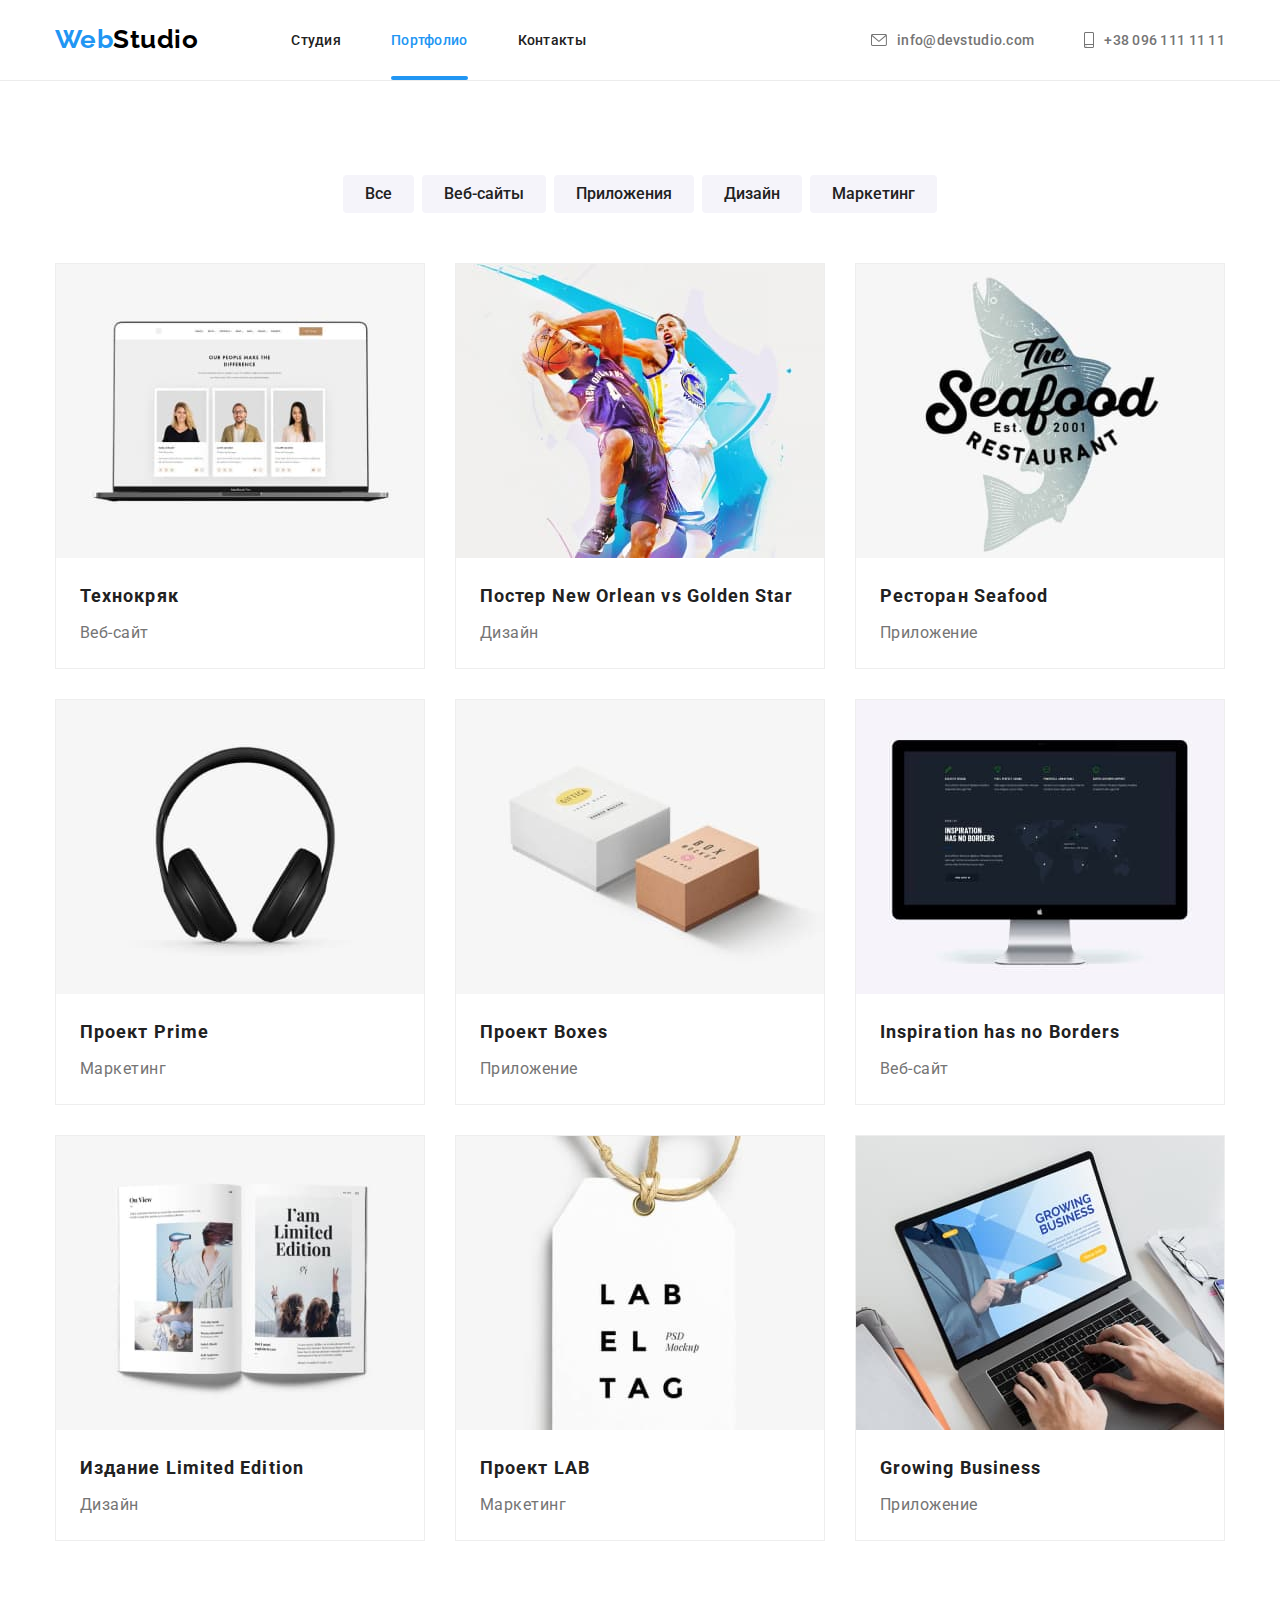
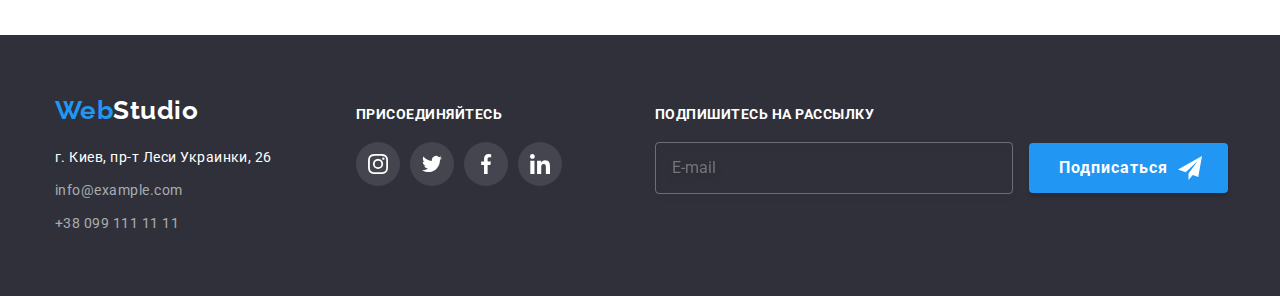
==== portfolio.html @ 8f43348a "копирует дз6" ====
<!DOCTYPE html>
<html lang="ru">
<head>
    <meta charset="UTF-8">
    <meta name="viewport" content="width=device-width, initial-scale=1.0">
    <title>Портфолио</title>
    <link rel="stylesheet" href="https://cdnjs.cloudflare.com/ajax/libs/modern-normalize/1.0.0/modern-normalize.min.css">
    <link rel="preconnect" href="https://fonts.gstatic.com">
    <link href="https://fonts.googleapis.com/css2?family=Raleway:wght@700&family=Roboto:wght@400;500;700;900&display=swap" rel="stylesheet">
    <link rel="stylesheet" href="./css/styles.css">
</head>
<body>
    <header class="header">
        <div class="container">
        <nav class="navigation">
            <a class="logotype" href="/"><span class="web">Web</span>Studio</a>
            <ul class="navigation-list">
                <li class="navigation-list-item">
                    <a class="navigation-list-link" href="./index.html">Студия</a>
                </li>
                <li class="navigation-list-item"> 
                    <a class="navigation-list-link current" href="#">Портфолио</a>
                </li>
                <li class="navigation-list-item">
                    <a class="navigation-list-link" href="#">Контакты</a>
                </li>
            </ul>
        </nav>
        <address class="address">
            <ul class="address-link">
                <li class="address-link-item">
                    <a class="address-list-link" href="mailto:info@devstudio.com">
                        <svg class="icon-envelope">
                            <use href="./images/icon/sprite.svg#icon-envelope"></use>
                        </svg> info@devstudio.com</a>
                </li>
                <li class="address-link-item">
                    <a class="address-list-link" href="tel:+380961111111">
                        <svg class="icon-smartphone">
                            <use href="./images/icon/sprite.svg#icon-smartphone"></use>
                        </svg> +38 096 111 11 11</a>
                </li>
            </ul>
        </address>
        </div>
    </header>
    <main>
        <section class="portfolio">
            <div class="container">
            <h1 hidden>Портфолио</h1>
            <ul class="portfolio-list">
                <li class="portfolio-list-item">
                    <button class="filter-btn" type="button">Все</button>
                </li>
                <li class="portfolio-list-item">
                    <button class="filter-btn" type="button">Веб-сайты</button>
                </li>
                <li class="portfolio-list-item">
                    <button class="filter-btn" type="button">Приложения</button>
                </li>
                <li class="portfolio-list-item">
                    <button class="filter-btn" type="button">Дизайн</button>
                </li>
                <li class="portfolio-list-item">
                    <button class="filter-btn" type="button">Маркетинг</button>
                </li>
            </ul> 
            <ul class="cards">
                <li class="cards-list">
                    <a class="cards-list-link" href="">
                        <div class="cards-img-wrapper">
                        <img class="cards-img" src="./images/portfolio/technokryak.jpg" 
                        alt="экран ноутбука" width="370" height="294">
                        <p class="overlay">Технокряк это современная площадка распространения коронавируса. Компании используют эту платформу для цифрового шпионажа и атак на защищённые сервера конкурентов.</p>
                        </div>
                        <div class="text">
                        <h2 class="title-card">Технокряк</h2> 
                        <p class="subtitle-card">Веб-сайт</p>
                        </div>
                    </a>
                </li>
                <li class="cards-list">
                    <a class="cards-list-link" href="">
                        <div class="cards-img-wrapper">
                        <img class="cards-img" src="./images/portfolio/poster.jpg" 
                        alt="два баскетболиста" width="370" height="294">
                        <p class="overlay">Технокряк это современная площадка распространения коронавируса. Компании используют эту платформу для цифрового шпионажа и атак на защищённые сервера конкурентов.</p>
                        </div>
                        <div class="text">
                        <h2 class="title-card">Постер <span lang="en"></span>New Orlean vs Golden Star</span></h2> 
                        <p class="subtitle-card">Дизайн</p>
                        </div>
                    </a>
                </li>
                <li class="cards-list">
                    <a class="cards-list-link" href="">
                        <div class="cards-img-wrapper">
                        <img class="cards-img" src="./images/portfolio/restoran.jpg" 
                        alt="эмблема ресторана" width="370" height="294">
                        <p class="overlay">Технокряк это современная площадка распространения коронавируса. Компании используют эту платформу
                            для цифрового шпионажа и атак на защищённые сервера конкурентов.</p>
                        </div>
                        <div class="text">
                        <h2 class="title-card">Ресторан <span lang="en">Seafood</span></h2> 
                        <p class="subtitle-card">Приложение</p>
                        </div>
                    </a>
                </li>
                <li class="cards-list">
                    <a class="cards-list-link" href="">
                        <div class="cards-img-wrapper">
                        <img class="cards-img" src="./images/portfolio/proekt-prime.jpg" 
                        alt="наушники" width="370" height="294">
                        <p class="overlay">Технокряк это современная площадка распространения коронавируса. Компании используют эту платформу
                            для цифрового шпионажа и атак на защищённые сервера конкурентов.</p>
                        </div>
                        <div class="text">
                        <h2 class="title-card">Проект <span lang="en">Prime</span></h2> 
                        <p class="subtitle-card">Маркетинг</p>
                        </div>
                    </a>
                </li>
                <li class="cards-list">
                    <a class="cards-list-link" href="">
                        <div class="cards-img-wrapper">
                        <img class="cards-img" src="./images/portfolio/proekt-boxes.jpg" 
                        alt="две коробочки" width="370" height="294">
                        <p class="overlay">Технокряк это современная площадка распространения коронавируса. Компании используют эту платформу
                            для цифрового шпионажа и атак на защищённые сервера конкурентов.</p>
                        </div>
                        <div class="text">
                        <h2 class="title-card">Проект <span lang="en">Boxes</span></h2> 
                        <p class="subtitle-card">Приложение</p>     
                        </div>
                    </a>
                </li>
                <li class="cards-list">
                    <a class="cards-list-link" href="">
                        <div class="cards-img-wrapper">
                        <img class="cards-img" src="./images/portfolio/ispiration.jpg" 
                        alt="экран монитора" width="370" height="294">
                        <p class="overlay">Технокряк это современная площадка распространения коронавируса. Компании используют эту платформу
                            для цифрового шпионажа и атак на защищённые сервера конкурентов.</p>
                        </div>
                        <div class="text">
                        <h2 class="title-card" lang="en">Inspiration has no Borders</h2> 
                        <p class="subtitle-card">Веб-сайт</p>
                        </div>
                    </a>
                </li>
                <li class="cards-list">
                    <a class="cards-list-link" href="">
                        <div class="cards-img-wrapper">
                        <img class="cards-img" src="./images/portfolio/izdanie-limited-edition.jpg" 
                        alt="разворот журнала" width="370" height="294">
                        <p class="overlay">Технокряк это современная площадка распространения коронавируса. Компании используют эту платформу
                            для цифрового шпионажа и атак на защищённые сервера конкурентов.</p>
                        </div>
                        <div class="text">
                        <h2 class="title-card">Издание <span lang="en">Limited Edition</span></h2> 
                        <p class="subtitle-card">Дизайн</p>
                        </div>
                    </a>
                </li>
                <li class="cards-list">
                    <a class="cards-list-link" href="">
                        <div class="cards-img-wrapper">
                        <img class="cards-img" src="./images/portfolio/proekt-lab.jpg" 
                        alt="бирка" width="370" height="294">
                        <p class="overlay">Технокряк это современная площадка распространения коронавируса. Компании используют эту платформу
                            для цифрового шпионажа и атак на защищённые сервера конкурентов.</p>
                        </div>
                        <div class="text">
                        <h2 class="title-card">Проект <span lang="en">LAB</span></h2> 
                        <p class="subtitle-card">Маркетинг</p>
                        </div>
                    </a>
                </li>
                <li class="cards-list">
                    <a class="cards-list-link" href="">
                        <div class="cards-img-wrapper">
                        <img class="cards-img" src="./images/portfolio/growing-business.jpg" 
                        alt="ноутбук" width="370" height="294">
                        <p class="overlay">Технокряк это современная площадка распространения коронавируса. Компании используют эту платформу
                            для цифрового шпионажа и атак на защищённые сервера конкурентов.</p>
                        </div>
                        <div class="text">
                        <h2 class="title-card" lang="en">Growing Business</h2> 
                        <p class="subtitle-card">Приложение</p>
                        </div>
                    </a> 
                </li>
            </ul>
            </div>
        </section>
    </main>
    <footer>
        <div class="container footer">
            <div class="footer-address">
                <a class="logotype footer-logo" href="/"><span class="web">Web</span><span class="studio">Studio</span></a>
                <ul class="footer-address-list">
                    <li class="footer-address-item">
                        <a class="footer-address-link" href="https://goo.gl/maps/tAQsHYisjX12qwub9">г. Киев, пр-т Леси
                            Украинки, 26</a>
                    </li>
                    <li class="footer-address-item mail">
                        <a class="footer-mail-link" href="mailto:info@example.com">info@example.com</a>
                    </li>
                    <li class="footer-address-item">
                        <a class="footer-tel-link" href="tel:+380991111111">+38 099 111 11 11</a>
                    </li>
                </ul>
            </div>
    
            <div class="footer-social-links">
                <p class="join">присоединяйтесь</p>
                <ul class="social-list">
                    <li class="social-list-item">
                        <a href="" class="social-list-link footer-link">
                            <svg class="social-list-icon">
                                <use href="./images/icon/sprite.svg#icon-instagram"></use>
                            </svg>
                        </a>
                    </li>
                    <li class="social-list-item">
                        <a href="" class="social-list-link footer-link">
                            <svg class="social-list-icon">
                                <use href="./images/icon/sprite.svg#icon-twitter"></use>
                            </svg>
                        </a>
                    </li>
                    <li class="social-list-item">
                        <a href="" class="social-list-link footer-link">
                            <svg class="social-list-icon">
                                <use href="./images/icon/sprite.svg#icon-facebook"></use>
                            </svg>
                        </a>
                    </li>
                    <li class="social-list-item">
                        <a href="" class="social-list-link footer-link">
                            <svg class="social-list-icon">
                                <use href="./images/icon/sprite.svg#icon-linkedin"></use>
                            </svg>
                        </a>
                    </li>
                </ul>
            </div>

            <div class="subscription">
                <p class="subscription-title">Подпишитесь на рассылку</p>
                <form action="#" class="subscription-form">
                    <input type="email" name="mail" id="mail" placeholder="E-mail" class="subscription-input">
                    <button type="submit" class="send-btn">Подписаться
                        <svg class="send">
                            <use href="./images/icon/sprite.svg#send"></use>
                        </svg>
                    </button>
                </form>
            </div>
            
        </div>
    </footer>
    </body>
    </html>
---- css/styles.css ----
:root {
  --text-font: "Roboto", sans-serif;
  --logo-font: "Raleway", sans-serif;
  --main-text-color: #757575;
  --title-text-color: #212121;
  --accent-color: #2196f3;
  --main-bg-color: #ffffff;
  --accent-bg-color: #f5f4fa;
  --header-bg-color: #2f303a;
  --link-color: #afb1b8;
}
.container {
  width: 1200px;
  margin-left: auto;
  margin-right: auto;
  padding-left: 15px;
  padding-right: 15px;
}

body {
  font-family: var(--text-font);
  color: var(--main-text-color);
  letter-spacing: 0.03em;
}

img {
  display: block;
}

.address,
.footer-address-list {
  font-style: normal;
}

a {
  text-decoration: none;
}

ul {
  padding: 0;
  margin: 0;
  list-style-type: none;
}

.visually-hidden {
  position: absolute !important;
  clip: rect(1px 1px 1px 1px); /* IE6, IE7 */
  clip: rect(1px, 1px, 1px, 1px);
  padding: 0 !important;
  border: 0 !important;
  height: 1px !important;
  width: 1px !important;
  overflow: hidden;
}

/* ========== COMPONENTS ========== */

.hero,
footer {
  background-color: var(--header-bg-color);
}

.header,
.advantages,
.doing,
.portfolio {
  background-color: var(--main-bg-color);
}

.team {
  background-color: var(--accent-bg-color);
}

.logotype {
  font-family: var(--logo-font);
  font-weight: 700;
  font-size: 26px;
  line-height: 1.192;
  color: #000000;
}
.web {
  color: var(--accent-color);
}

.studio {
  color: #ffffff;
}

.social-list {
  display: flex;
  margin: 0 auto;
  justify-content: center;
  align-content: center;
}

.social-list-link {
  display: flex;
  justify-content: center;
  align-items: center;
  width: 44px;
  height: 44px;
  background-color: var(--main-bg-color);
  fill: var(--link-color);
  border-radius: 50%;
  transition: background-color 250ms cubic-bezier(0.4, 0, 0.2, 1);
}

.social-list-item:not(:last-child) {
  margin-right: 10px;
}

.social-list-link:hover,
.social-list-link:focus {
  background-color: var(--accent-color);
}

.social-list-icon {
  width: 20px;
  height: 20px;
  transition: fill 250ms cubic-bezier(0.4, 0, 0.2, 1);
}

.social-list-link:hover .social-list-icon,
.social-list-link:focus .social-list-icon {
  fill: var(--main-bg-color);
}

/* ========== END COMPONENTS ========== */

/* ========== HEADER ========== */

.header .container {
  display: flex;
  align-items: center;
}

.header {
  border-bottom: 1px solid #ececec;
  align-items: center;
}

.navigation {
  display: flex;
  align-items: center;
}

.navigation-list {
  display: flex;
}

.address-link {
  display: flex;
}

.icon-envelope {
  width: 16px;
  height: 12px;
  fill: var(--main-text-color);
  margin-right: 10px;
  transition: fill 250ms cubic-bezier(0.4, 0, 0.2, 1);
}

.icon-smartphone {
  width: 10px;
  height: 16px;
  fill: var(--main-text-color);
  margin-right: 10px;
  transition: fill 250ms cubic-bezier(0.4, 0, 0.2, 1);
}

.navigation-list-link,
.address-list-link {
  padding-top: 32px;
  padding-bottom: 32px;
}

.address-link-item {
  display: flex;
  align-items: center;
}

.address-link-item:not(:last-child) {
  margin-right: 50px;
}

.address {
  margin-left: auto;
}

.logotype {
  margin-right: 93px;
  padding-top: 24px;
  padding-bottom: 25px;
}

.navigation-list-item:not(:last-child) {
  margin-right: 50px;
}

.navigation-list-link {
  font-weight: 500;
  font-size: 14px;
  line-height: 1.143;
  letter-spacing: 0.02em;
  color: var(--title-text-color);
  transition: color 250ms cubic-bezier(0.4, 0, 0.2, 1);
}

.navigation-list-link:hover,
.navigation-list-link:focus {
  color: var(--accent-color);
  cursor: pointer;
}

.navigation-list-link.current {
  color: var(--accent-color);
  position: relative;
}

.navigation-list-link.current::after {
  content: "";
  position: absolute;
  left: 0;
  bottom: 0;
  border-bottom: 4px solid var(--accent-color);
  border-radius: 2px;
  width: 100%;
}

.address-list-link {
  display: flex;
  font-weight: 500;
  font-size: 14px;
  line-height: 1.143;
  letter-spacing: 0.02em;
  color: var(--main-text-color);
  align-items: center;
  transition: color 250ms cubic-bezier(0.4, 0, 0.2, 1);
}

.address-list-link:hover,
.address-list-link:focus {
  color: var(--accent-color);
  cursor: pointer;
}

.address-list-link:hover .icon-envelope,
.address-list-link:focus .icon-envelope {
  fill: var(--accent-color);
  cursor: pointer;
}

.address-list-link:hover .icon-smartphone,
.address-list-link:focus .icon-smartphone {
  fill: var(--accent-color);
  cursor: pointer;
}

/* ========== END HEADER ========== */

/* ========== HERO ========== */
.hero {
  max-width: 1600px;
  margin: 0 auto;
  padding-top: 200px;
  padding-bottom: 200px;
  text-align: center;

  background-image: linear-gradient(
      to right,
      rgba(47, 48, 58, 0.4),
      rgba(47, 48, 58, 0.4)
    ),
    url(../images/hero/hero-img.jpg);
  background-size: cover;
  background-repeat: no-repeat;
  background-position: center;
}

.hero-title {
  margin-top: 0;
  margin-bottom: 30px;
  width: 696px;
  font-weight: 900;
  font-size: 44px;
  line-height: 1.364;
  letter-spacing: 0.06em;
  text-transform: uppercase;
  color: #ffffff;
  text-align: center;
  margin-left: auto;
  margin-right: auto;
}

.service-btn {
  display: inline-block;
  min-width: 200px;
  height: 50px;
  padding: 10px 32px;
  border-radius: 4px;
  font-weight: 700;
  font-size: 16px;
  line-height: 1.875;
  letter-spacing: 0.06em;
  background-color: var(--accent-color);
  color: #ffffff;
  border: none;
}

.service-btn:hover,
.service-btn:focus {
  cursor: pointer;
}
/* ========== END HERO ========== */

/* ========== ADVANTAGES ========== */

.advantages {
  padding-top: 94px;
  padding-bottom: 94px;
}

.advantages-list {
  display: flex;
}

.icon-box {
  display: flex;
  justify-content: center;
  align-items: center;
  height: 120px;
  background-color: var(--accent-bg-color);
}

.advantages-icon {
  width: 70px;
  height: 70px;
}

.advantages-list-item {
  width: 270px;
}

.advantages-list-item:not(:last-child) {
  margin-right: 30px;
}

.advantages-list-name {
  margin-top: 30px;
  margin-bottom: 10px;
  color: var(--title-text-color);
  font-weight: 700;
  font-size: 14px;
  line-height: 1.143;
  text-align: left;
  text-transform: uppercase;
}

.advantages-list-description {
  height: 75px;
  margin-top: 0;
  margin-bottom: 0;
  font-weight: 400;
  font-size: 14px;
  line-height: 1.714;
  text-align: left;
}

/* ========== END ADVANTAGES ========== */

/* ========== DOING ========== */

.doing {
  padding-bottom: 94px;
}

.title-doing {
  margin-top: 0;
  margin-bottom: 50px;
  color: var(--title-text-color);
  font-weight: 700;
  font-size: 36px;
  line-height: 1.167;
  text-align: center;
}

.doing-list {
  display: flex;
}

.doing-list {
  margin-left: -15px;
  margin-right: -15px;
}

.doing-list-item {
  margin-left: 15px;
  margin-right: 15px;
  position: relative;
}

.description-doing {
  margin: 0;
  padding: 0;
  font-weight: 700;
  font-size: 14px;
  line-height: 1.143;
  text-align: center;
  letter-spacing: 0.03em;
  text-transform: uppercase;
  font-family: var(--text-font);
  color: var(--main-bg-color);

  position: absolute;
  background-color: rgba(47, 48, 58, 0.8);
  bottom: 0;
  left: 0;
  width: 100%;
  padding-top: 27px;
  padding-bottom: 27px;
}
/* ========== END DOING ========== */

/* ========== TEAM ========== */

.team {
  padding-top: 94px;
  padding-bottom: 94px;
}

.team-title {
  margin-top: 0;
  margin-bottom: 50px;
  color: var(--title-text-color);
  font-weight: 700;
  font-size: 36px;
  line-height: 1.167;
  text-align: center;
}

.team-list {
  display: flex;
  margin-top: 0;
  margin-bottom: 0;
}

.team-list-item {
  width: 270px;
  box-shadow: 0px 1px 3px rgba(0, 0, 0, 0.12), 0px 1px 1px rgba(0, 0, 0, 0.14),
    0px 2px 1px rgba(0, 0, 0, 0.2);
  border-radius: 0px 0px 4px 4px;
}

.team-list-img {
  border-radius: 0px;
}

.team-list-item:not(:last-child) {
  margin-right: 30px;
}

.team-card {
  background-color: var(--main-bg-color);
  padding-top: 30px;
  padding-bottom: 16px;
  padding-left: 32px;
  padding-right: 32px;
}

.team-name {
  color: var(--title-text-color);
  font-weight: 500;
  font-size: 16px;
  line-height: 1.188;
  text-align: center;
  margin-top: 0;
  margin-bottom: 10px;
}

.team-position {
  font-weight: 400;
  font-size: 16px;
  line-height: 1.188;
  text-align: center;
  margin-top: 0;
  margin-bottom: 16px;
}

/* ========== END TEAM ========== */

/* ======= REGULAR CUSTOMERS ====== */

.customers {
  padding-top: 94px;
  padding-bottom: 94px;
}

.customer-title {
  margin-top: 0;
  margin-bottom: 50px;
  color: var(--title-text-color);
  font-weight: 700;
  font-size: 36px;
  line-height: 1.167;
  text-align: center;
}

.customers-list {
  display: flex;
  align-items: center;
  justify-content: center;
  margin-left: auto;
  margin-right: auto;
}

.customers-list-item {
  width: 170px;
  height: 90px;
}

.customers-list-link {
  display: flex;
  width: 100%;
  height: 100%;
  border: 1px solid var(--link-color);
  border-radius: 4px;
  align-items: center;
  margin-left: auto;
  margin-right: auto;
  justify-content: center;
  transition: border-color 250ms cubic-bezier(0.4, 0, 0.2, 1);
}

.customer-list-icon {
  transition: fill 250ms cubic-bezier(0.4, 0, 0.2, 1);
}

.customers-list-item:not(:last-child) {
  margin-right: 30px;
}

.logo-1 {
  fill: var(--link-color);
  width: 44px;
  height: 49px;
}

.logo-2 {
  fill: var(--link-color);
  width: 40px;
  height: 52px;
}

.logo-3 {
  fill: var(--link-color);
  width: 41px;
  height: 43px;
}

.logo-4 {
  fill: var(--link-color);
  width: 80px;
  height: 42px;
}

.logo-5 {
  fill: var(--link-color);
  width: 59px;
  height: 47px;
}

.logo-6 {
  fill: var(--link-color);
  width: 88px;
  height: 45px;
}

.customers-list-link:hover,
.customers-list-link:focus {
  border-color: var(--accent-color);
}

.customers-list-link:hover .customer-list-icon,
.customers-list-link:focus .customer-list-icon {
  fill: var(--accent-color);
}

/* ======= END REGULAR CUSTOMERS ====== */

/* ========== FOOTER ========== */

footer {
  padding-top: 60px;
  padding-bottom: 60px;
}
.container.footer {
  display: flex;
  align-items: baseline;
}
.footer-logo {
  padding: 0;
  margin: 0;
}

.footer-address-item.mail {
  margin-top: 9px;
  margin-bottom: 9px;
}

.footer-address-list {
  width: 231px;
  margin-right: 0;
  margin-top: 20px;
}

.footer-address-link {
  font-weight: 400;
  font-size: 14px;
  line-height: 1.714;
  color: #ffffff;
}

.footer-mail-link,
.footer-tel-link {
  font-weight: 400;
  font-size: 14px;
  line-height: 1.714;
  color: rgba(255, 255, 255, 0.6);
}

.footer-address {
  margin-right: 70px;
}

.footer-social-links {
  display: flex;
  flex-wrap: wrap;
  width: 206px;
  align-items: baseline;
  margin-right: 93px;
}

.join,
.subscription-title {
  margin-top: 0;
  margin-bottom: 20px;
  color: var(--main-bg-color);
  font-weight: 700;
  font-size: 14px;
  line-height: 1.143;
  /* text-align: center; */
  text-transform: uppercase;
}

.footer-link {
  background-color: rgba(255, 255, 255, 0.1);
  fill: var(--main-bg-color);
  border-radius: 50%;
}

.subscription {
  display: block;
  min-width: 580px;
}

.subscription-input {
  display: inline-flex;
  align-items: center;
  width: 358px;
  padding-top: 15px;
  padding-bottom: 15px;
  padding-left: 16px;
  margin-right: 12px;
  background-color: inherit;
  color: #ffffff;
  font-weight: 400;
  font-size: 16px;
  line-height: 1.25;
  border: 1px solid rgba(255, 255, 255, 0.3);
  filter: drop-shadow(0px 4px 4px rgba(0, 0, 0, 0.15));
  border-radius: 4px;
}

.send-btn {
  display: inline-block;
  position: relative;
  align-items: center;
  margin: 0 auto;
  padding: 10px 60px 10px 30px;
  background: var(--accent-color);
  box-shadow: 0px 4px 4px rgba(0, 0, 0, 0.15);
  border-radius: 4px;
  border: none;
  font-weight: 700;
  font-size: 16px;
  line-height: 1.875;
  letter-spacing: 0.06em;
  color: #ffffff;
}

.send {
  position: absolute;
  top: 25%;
  width: 24px;
  height: 24px;
  fill: #ffffff;
  margin-left: 10px;
}

/* ========== END FOOTER ========== */

/* ========== PORTFOLIO BUTTON ========== */

.portfolio {
  padding-top: 94px;
  padding-bottom: 94px;
}
.portfolio-list {
  display: flex;
  margin-bottom: 50px;
  justify-content: center;
  margin-left: auto;
  margin-right: auto;
}

.portfolio-list-item:not(:last-child) {
  margin-right: 8px;
}

.filter-btn {
  padding: 6px 22px;
  border-radius: 4px;
  font-weight: 500;
  font-size: 16px;
  line-height: 1.625;
  text-align: center;
  border: none;
  color: var(--title-text-color);
  background-color: var(--accent-bg-color);
  transition: color 250ms cubic-bezier(0.4, 0, 0.2, 1),
    background-color 250ms cubic-bezier(0.4, 0, 0.2, 1),
    box-shadow 250ms cubic-bezier(0.4, 0, 0.2, 1);
}

.filter-btn:hover,
.filter-btn:focus {
  background-color: var(--accent-color);
  color: #ffffff;
  cursor: pointer;
  box-shadow: 0px 3px 1px rgba(0, 0, 0, 0.1), 0px 1px 2px rgba(0, 0, 0, 0.08),
    0px 2px 2px rgba(0, 0, 0, 0.12);
  border-radius: 4px;
}

/* ========== END PORTFOLIO BUTTON ========== */

/* ========== CARDS ========== */

.cards {
  display: flex;
  flex-wrap: wrap;
}

.cards-list {
  /* width: calc((100%-60px) / 3); */
  width: 370px;
  border: 1px solid #eeeeee;
  margin-right: 30px;
}

.cards-list:hover {
  display: block;
  box-shadow: 0px 1px 1px rgba(0, 0, 0, 0.12), 0px 4px 4px rgba(0, 0, 0, 0.06),
    1px 4px 6px rgba(0, 0, 0, 0.16);
}

.cards-list:nth-child(3n) {
  margin-right: 0;
}

.cards-list:not(:nth-last-child(-n + 3)) {
  margin-bottom: 30px;
}

.cards-img-wrapper,
.cards-list {
  position: relative;
  overflow: hidden;
}

.overlay {
  margin: 0;
  padding: 63px 24px;
  font-family: var(--text-font);
  font-weight: 400;
  font-size: 18px;
  line-height: 1.556;
  letter-spacing: 0.03em;
  color: #ffffff;

  position: absolute;
  left: 0;
  top: 0;
  width: 100%;
  height: 100%;
  background: rgba(33, 150, 243, 0.9);
  transform: translateY(100%);
  transition: transform 250ms cubic-bezier(0.4, 0, 0.2, 1);
}

.cards-list-link:hover .overlay,
.cards-list-link:focus .overlay {
  transform: translateY(0);
}

.text {
  margin: 0;
  padding: 20px 24px;
}

.title-card {
  margin: 0;
  padding: 0;
  height: 36px;
  font-weight: 700;
  font-size: 18px;
  line-height: 2;
  margin-bottom: 4px;
  letter-spacing: 0.06em;
  color: var(--title-text-color);
}

.subtitle-card {
  margin: 0;
  font-weight: 400;
  font-size: 16px;
  line-height: 1.875;
  color: var(--main-text-color);
}
/* ========== END CARDS ========== */

/* ======== MODAL WINDOW ======== */

.is-hidden {
  visibility: hidden;
  opacity: 0;
  pointer-events: none;
}

.backdrop {
  position: fixed;
  top: 0;
  left: 0;
  width: 100%;
  height: 100%;
  background-color: rgba(0, 0, 0, 0.2);
  transition: all 250ms cubic-bezier(0.4, 0, 0.2, 1);
}

.modal {
  position: absolute;
  top: 50%;
  left: 50%;
  transform: translate(-50%, -50%);
  width: 528px;
  height: 581px;
  padding: 40px;
  background-color: #ffffff;
  box-shadow: 0px 1px 3px rgba(0, 0, 0, 0.12), 0px 1px 1px rgba(0, 0, 0, 0.14),
    0px 2px 1px rgba(0, 0, 0, 0.2);
  border-radius: 4px;
}

.message {
  margin: 0;
  margin-bottom: 2px;
  padding: 0;
  font-weight: 700;
  font-size: 20px;
  line-height: 1.15;
  text-align: center;
  color: var(--title-text-color);
}

.modal-close-btn {
  position: absolute;
  top: 8px;
  right: 8px;
  width: 30px;
  height: 30px;
  background: transparent;
  border: 1px solid rgba(0, 0, 0, 0.1);
  border-radius: 50%;
  cursor: pointer;
}

.close-btn {
  position: absolute;
  width: 18px;
  height: 18px;
  top: 50%;
  left: 50%;
  transform: translate(-50%, -50%);
}

.modal-close-btn:hover,
.modal-close-btn:focus {
  outline: none;
}

.close-btn:hover,
.close-btn:focus {
  fill: var(--accent-color);
}

.modal-form {
  display: flex;
  flex-direction: column;
}

.modal-form-input-label {
  margin-top: 10px;
  margin-bottom: 4px;
  font-size: 12px;
  line-height: 1.67;
  letter-spacing: 0.01em;
}

.modal-form-input-wrapper {
  display: block;
  position: relative;
}

.modal-form-input {
  display: block;
  width: 100%;
  height: 40px;
  border: 1px solid rgba(33, 33, 33, 0.2);
  border-radius: 4px;
  padding-left: 42px;
  transition: border-color 250ms cubic-bezier(0.4, 0, 0.2, 1);
}

.modal-form-input:focus + .modal-form-icon {
  fill: var(--accent-color);
}

.modal-form-input:focus {
  outline: none;
  border-color: var(--accent-color);
}

.modal-form-icon {
  position: absolute;
  top: 50%;
  left: 12px;
  transform: translateY(-50%);
  display: block;
  width: 18px;
  height: 18px;
  fill: var(--title-text-color);
  transition: fill 250ms cubic-bezier(0.4, 0, 0.2, 1);
}

.modal-form-message {
  display: block;
  width: 100%;
  height: 120px;
  padding: 12px 16px;
  border: 1px solid rgba(33, 33, 33, 0.2);
  border-radius: 4px;
  font-size: 14px;
  line-height: 1.143;
  letter-spacing: 0.01em;
  resize: none;
  transition: border-color 250ms cubic-bezier(0.4, 0, 0.2, 1);
}

.modal-form-message:focus {
  outline: none;
  border-color: var(--accent-color);
}

.modal-form-message::placeholder {
  color: rgba(117, 117, 117, 0.5);
}

.modal-form-label-policy::before {
  display: inline-block;
  width: 16px;
  height: 15px;
  outline: 1px solid var(--title-text-color);
  content: "";
  margin-right: 8px;
}

.modal-form-check-policy:checked + .modal-form-label-policy::before {
  background-color: var(--accent-color);
  background-image: url("../images/icon/check.svg");
}

.modal-form-check-policy:focus + .modal-form-label-policy::before {
  /* outline: 1px solid var(--accent-color); */
}

.modal-form-label-policy {
  display: flex;
  align-items: center;
  flex-wrap: wrap;
  margin-top: 20px;
  margin-bottom: 30px;
  font-weight: 400;
  font-size: 14px;
  line-height: 1.714;
  text-decoration: var(--accent-color);
}

.link {
  margin-left: 5px;
  text-decoration: underline;
}

.modal-form-btn {
  min-width: 200px;
  border: none;
  padding: 10px 55px;
  font-weight: 700;
  font-size: 16px;
  line-height: 1.875;
  letter-spacing: 0.06em;
  background: var(--accent-color);
  color: #ffffff;
  box-shadow: 0px 4px 4px rgba(0, 0, 0, 0.15);
  border-radius: 4px;
  cursor: pointer;
  transition: background-color 250ms cubic-bezier(0.4, 0, 0.2, 1);
  align-self: center;
}

.modal-form-btn:hover,
.modal-form-btn:focus {
  background-color: #188ce8;
  outline: none;
}

/* ======= END MODAL WINDOW ======= */
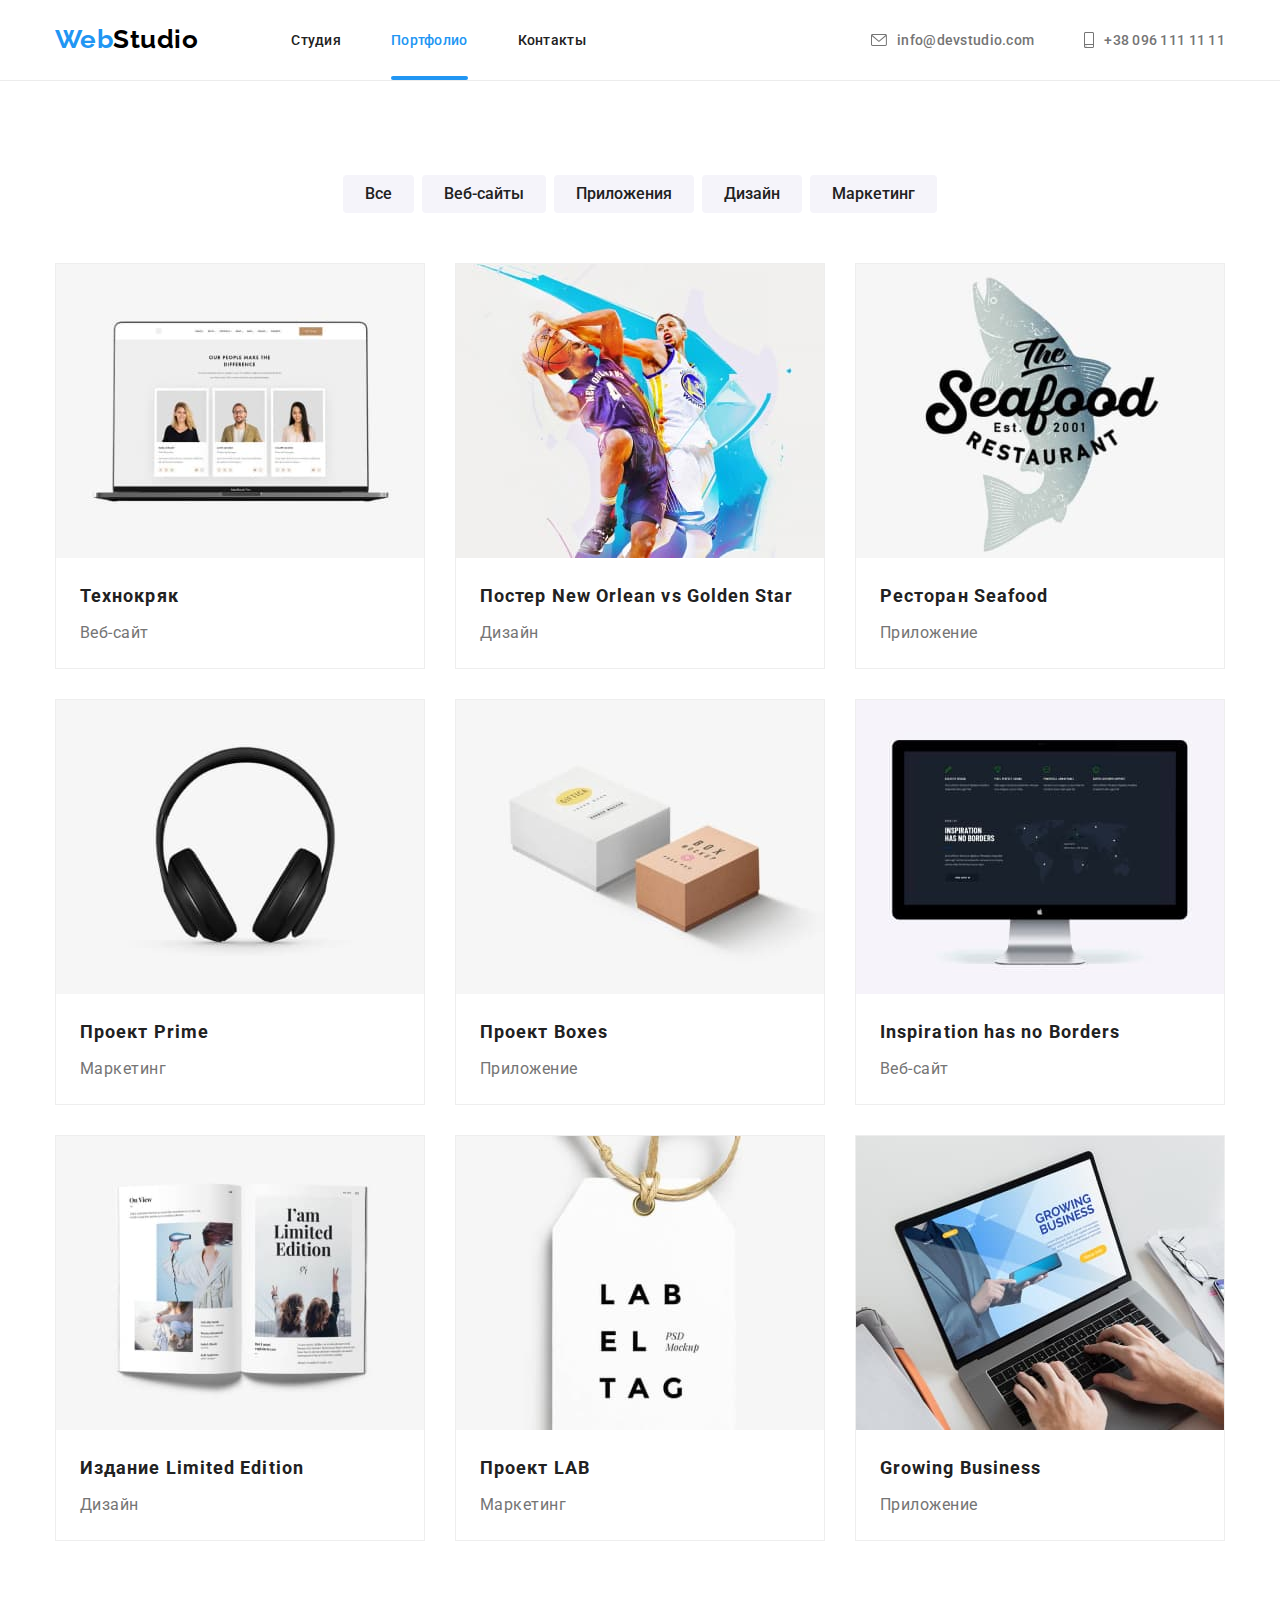
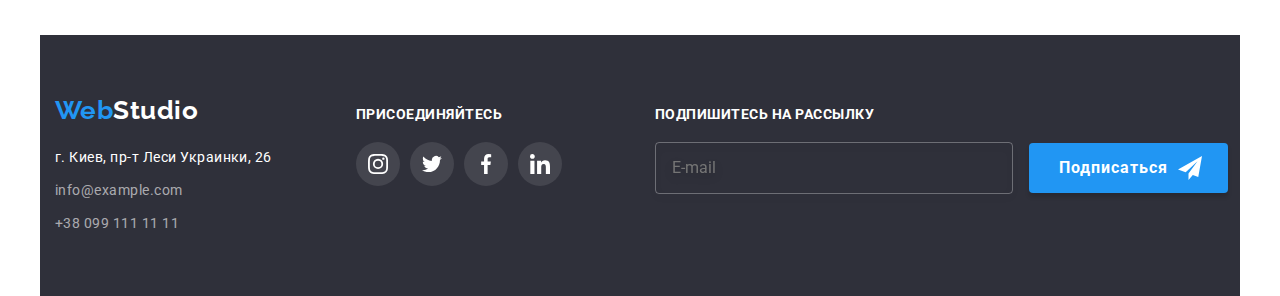
==== commit 19e47a12: "изменяет название классов по БЭМ" ====
--- a/portfolio.html
+++ b/portfolio.html
@@ -7,7 +7,7 @@
     <link rel="stylesheet" href="https://cdnjs.cloudflare.com/ajax/libs/modern-normalize/1.0.0/modern-normalize.min.css">
     <link rel="preconnect" href="https://fonts.gstatic.com">
     <link href="https://fonts.googleapis.com/css2?family=Raleway:wght@700&family=Roboto:wght@400;500;700;900&display=swap" rel="stylesheet">
-    <link rel="stylesheet" href="./css/styles.css">
+    <link rel="stylesheet" href="./css/portfolio.min.css">
 </head>
 <body>
     <header class="header">
@@ -15,14 +15,14 @@
         <nav class="navigation">
             <a class="logotype" href="/"><span class="web">Web</span>Studio</a>
             <ul class="navigation-list">
-                <li class="navigation-list-item">
-                    <a class="navigation-list-link" href="./index.html">Студия</a>
-                </li>
-                <li class="navigation-list-item"> 
-                    <a class="navigation-list-link current" href="#">Портфолио</a>
-                </li>
-                <li class="navigation-list-item">
-                    <a class="navigation-list-link" href="#">Контакты</a>
+                <li class="navigation-list__item">
+                    <a class="navigation-list__link" href="./index.html">Студия</a>
+                </li>
+                <li class="navigation-list__item"> 
+                    <a class="navigation-list__link current" href="#">Портфолио</a>
+                </li>
+                <li class="navigation-list__item">
+                    <a class="navigation-list__link" href="#">Контакты</a>
                 </li>
             </ul>
         </nav>
@@ -87,7 +87,7 @@
                         <p class="overlay">Технокряк это современная площадка распространения коронавируса. Компании используют эту платформу для цифрового шпионажа и атак на защищённые сервера конкурентов.</p>
                         </div>
                         <div class="text">
-                        <h2 class="title-card">Постер <span lang="en"></span>New Orlean vs Golden Star</span></h2> 
+                        <h2 class="title-card">Постер <span lang="en">New Orlean vs Golden Star</span></h2> 
                         <p class="subtitle-card">Дизайн</p>
                         </div>
                     </a>
--- a/css/portfolio.min.css
+++ b/css/portfolio.min.css
@@ -0,0 +1,2 @@
+:root{--text-font: "Roboto", sans-serif;--logo-font: "Raleway", sans-serif;--main-text-color: #757575;--title-text-color: #212121;--accent-color: #2196f3;--main-bg-color: #ffffff;--accent-bg-color: #f5f4fa;--header-bg-color: #2f303a;--link-color: #afb1b8}.hero,.footer{background-color:var(--header-bg-color)}.header,.advantages,.doing,.portfolio{background-color:var(--main-bg-color)}.team{background-color:var(--accent-bg-color)}.visually-hidden{position:absolute !important;clip:rect(1px 1px 1px 1px);clip:rect(1px, 1px, 1px, 1px);padding:0 !important;border:0 !important;height:1px !important;width:1px !important;overflow:hidden}.social-list-link,.navigation,.address-link-item,.address-list-link{display:flex;align-items:center}.cards,.footer-social-links{display:flex;flex-wrap:wrap}.portfolio-list{margin-left:auto;margin-right:auto}body{font-family:var(--text-font);color:var(--main-text-color);letter-spacing:0.03em}img{display:block}.address,.footer-address-list{font-style:normal}a{text-decoration:none}ul{padding:0;margin:0;list-style-type:none}.container{margin-left:auto;margin-right:auto;width:1200px;padding-left:15px;padding-right:15px}.header .container{display:flex;align-items:center}.container .footer{display:flex;align-items:baseline}.logotype{font-family:var(--logo-font);font-weight:700;font-size:26px;line-height:1.192;color:#000000}.web{color:var(--accent-color)}.studio{color:#ffffff}.social-list{display:flex;margin:0 auto;justify-content:center;align-content:center}.social-list-link{justify-content:center;width:44px;height:44px;background-color:var(--main-bg-color);fill:var(--link-color);border-radius:50%;transition:background-color 250ms cubic-bezier(0.4, 0, 0.2, 1)}.social-list-link:hover,.social-list-link:focus{background-color:var(--accent-color)}.social-list-link:hover .social-list-icon,.social-list-link:focus .social-list-icon{fill:var(--main-bg-color)}.social-list-item:not(:last-child){margin-right:10px}.social-list-icon{width:20px;height:20px;transition:fill 250ms cubic-bezier(0.4, 0, 0.2, 1)}.header{border-bottom:1px solid #ececec;align-items:center}.navigation-list,.address-link{display:flex}.icon-envelope{width:16px;height:12px;fill:var(--main-text-color);margin-right:10px;transition:fill 250ms cubic-bezier(0.4, 0, 0.2, 1)}.icon-smartphone{width:10px;height:16px;fill:var(--main-text-color);margin-right:10px;transition:fill 250ms cubic-bezier(0.4, 0, 0.2, 1)}.navigation-list__link,.address-list-link{padding-top:32px;padding-bottom:32px}.address-link-item:not(:last-child){margin-right:50px}.address{margin-left:auto}.logotype{margin-right:93px;padding-top:24px;padding-bottom:25px}.navigation-list__item:not(:last-child){margin-right:50px}.navigation-list__link{font-weight:500;font-size:14px;line-height:1.143;letter-spacing:0.02em;color:var(--title-text-color);transition:color 250ms cubic-bezier(0.4, 0, 0.2, 1)}.navigation-list__link:hover,.navigation-list__link:focus{color:var(--accent-color);cursor:pointer}.navigation-list__link.current{color:var(--accent-color);position:relative}.navigation-list__link.current::after{content:"";position:absolute;left:0;bottom:0;border-bottom:4px solid var(--accent-color);border-radius:2px;width:100%}.address-list-link{font-weight:500;font-size:14px;line-height:1.143;letter-spacing:0.02em;color:var(--main-text-color);transition:color 250ms cubic-bezier(0.4, 0, 0.2, 1)}.address-list-link:hover,.address-list-link:focus{color:var(--accent-color);cursor:pointer}.address-list-link:hover .icon-envelope,.address-list-link:focus .icon-envelope{fill:var(--accent-color);cursor:pointer}.address-list-link:hover .icon-smartphone,.address-list-link:focus .icon-smartphone{fill:var(--accent-color);cursor:pointer}.portfolio{padding-top:94px;padding-bottom:94px}.portfolio-list{display:flex;margin-bottom:50px;justify-content:center}.portfolio-list-item:not(:last-child){margin-right:8px}.filter-btn{padding:6px 22px;border-radius:4px;font-weight:500;font-size:16px;line-height:1.625;text-align:center;border:none;color:var(--title-text-color);background-color:var(--accent-bg-color);transition:color 250ms cubic-bezier(0.4, 0, 0.2, 1),background-color 250ms cubic-bezier(0.4, 0, 0.2, 1),box-shadow 250ms cubic-bezier(0.4, 0, 0.2, 1)}.filter-btn:hover,.filter-btn:focus{background-color:var(--accent-color);color:#ffffff;cursor:pointer;box-shadow:0px 3px 1px rgba(0,0,0,0.1),0px 1px 2px rgba(0,0,0,0.08),0px 2px 2px rgba(0,0,0,0.12);border-radius:4px}.cards-list{width:370px;border:1px solid #eeeeee;margin-right:30px}.cards-list:hover{display:block;box-shadow:0px 1px 1px rgba(0,0,0,0.12),0px 4px 4px rgba(0,0,0,0.06),1px 4px 6px rgba(0,0,0,0.16)}.cards-list:nth-child(3n){margin-right:0}.cards-list:not(:nth-last-child(-n+3)){margin-bottom:30px}.cards-img-wrapper,.cards-list{position:relative;overflow:hidden}.overlay{margin:0;padding:63px 24px;font-family:var(--text-font);font-weight:400;font-size:18px;line-height:1.556;letter-spacing:0.03em;color:#ffffff;position:absolute;left:0;top:0;width:100%;height:100%;background:rgba(33,150,243,0.9);transform:translateY(100%);transition:transform 250ms cubic-bezier(0.4, 0, 0.2, 1)}.cards-list-link:hover .overlay,.cards-list-link:focus .overlay{transform:translateY(0)}.text{margin:0;padding:20px 24px}.title-card{margin:0;padding:0;height:36px;font-weight:700;font-size:18px;line-height:2;margin-bottom:4px;letter-spacing:0.06em;color:var(--title-text-color)}.subtitle-card{margin:0;font-weight:400;font-size:16px;line-height:1.875;color:var(--main-text-color)}.footer{padding-top:60px;padding-bottom:60px}.container.footer{display:flex;align-items:baseline}.footer-logo{padding:0;margin:0}.footer-address-item.mail{margin-top:9px;margin-bottom:9px}.footer-address-list{width:231px;margin-right:0;margin-top:20px}.footer-address-link{font-weight:400;font-size:14px;line-height:1.714;color:#ffffff}.footer-mail-link,.footer-tel-link{font-weight:400;font-size:14px;line-height:1.714;color:rgba(255,255,255,0.6)}.footer-address{margin-right:70px}.footer-social-links{width:206px;align-items:baseline;margin-right:93px}.join,.subscription-title{margin-top:0;margin-bottom:20px;color:var(--main-bg-color);font-weight:700;font-size:14px;line-height:1.143;text-transform:uppercase}.footer-link{background-color:rgba(255,255,255,0.1);fill:var(--main-bg-color);border-radius:50%}.subscription{display:block;min-width:580px}.subscription-input{display:inline-flex;align-items:center;width:358px;padding-top:15px;padding-bottom:15px;padding-left:16px;margin-right:12px;background-color:inherit;color:#ffffff;font-weight:400;font-size:16px;line-height:1.25;border:1px solid rgba(255,255,255,0.3);filter:drop-shadow(0px 4px 4px rgba(0,0,0,0.15));border-radius:4px}.send-btn{display:inline-block;position:relative;align-items:center;margin:0 auto;padding:10px 60px 10px 30px;background:var(--accent-color);box-shadow:0px 4px 4px rgba(0,0,0,0.15);border-radius:4px;border:none;font-weight:700;font-size:16px;line-height:1.875;letter-spacing:0.06em;color:#ffffff}.send{position:absolute;top:25%;width:24px;height:24px;fill:#ffffff;margin-left:10px}
+/*# sourceMappingURL=portfolio.min.css.map */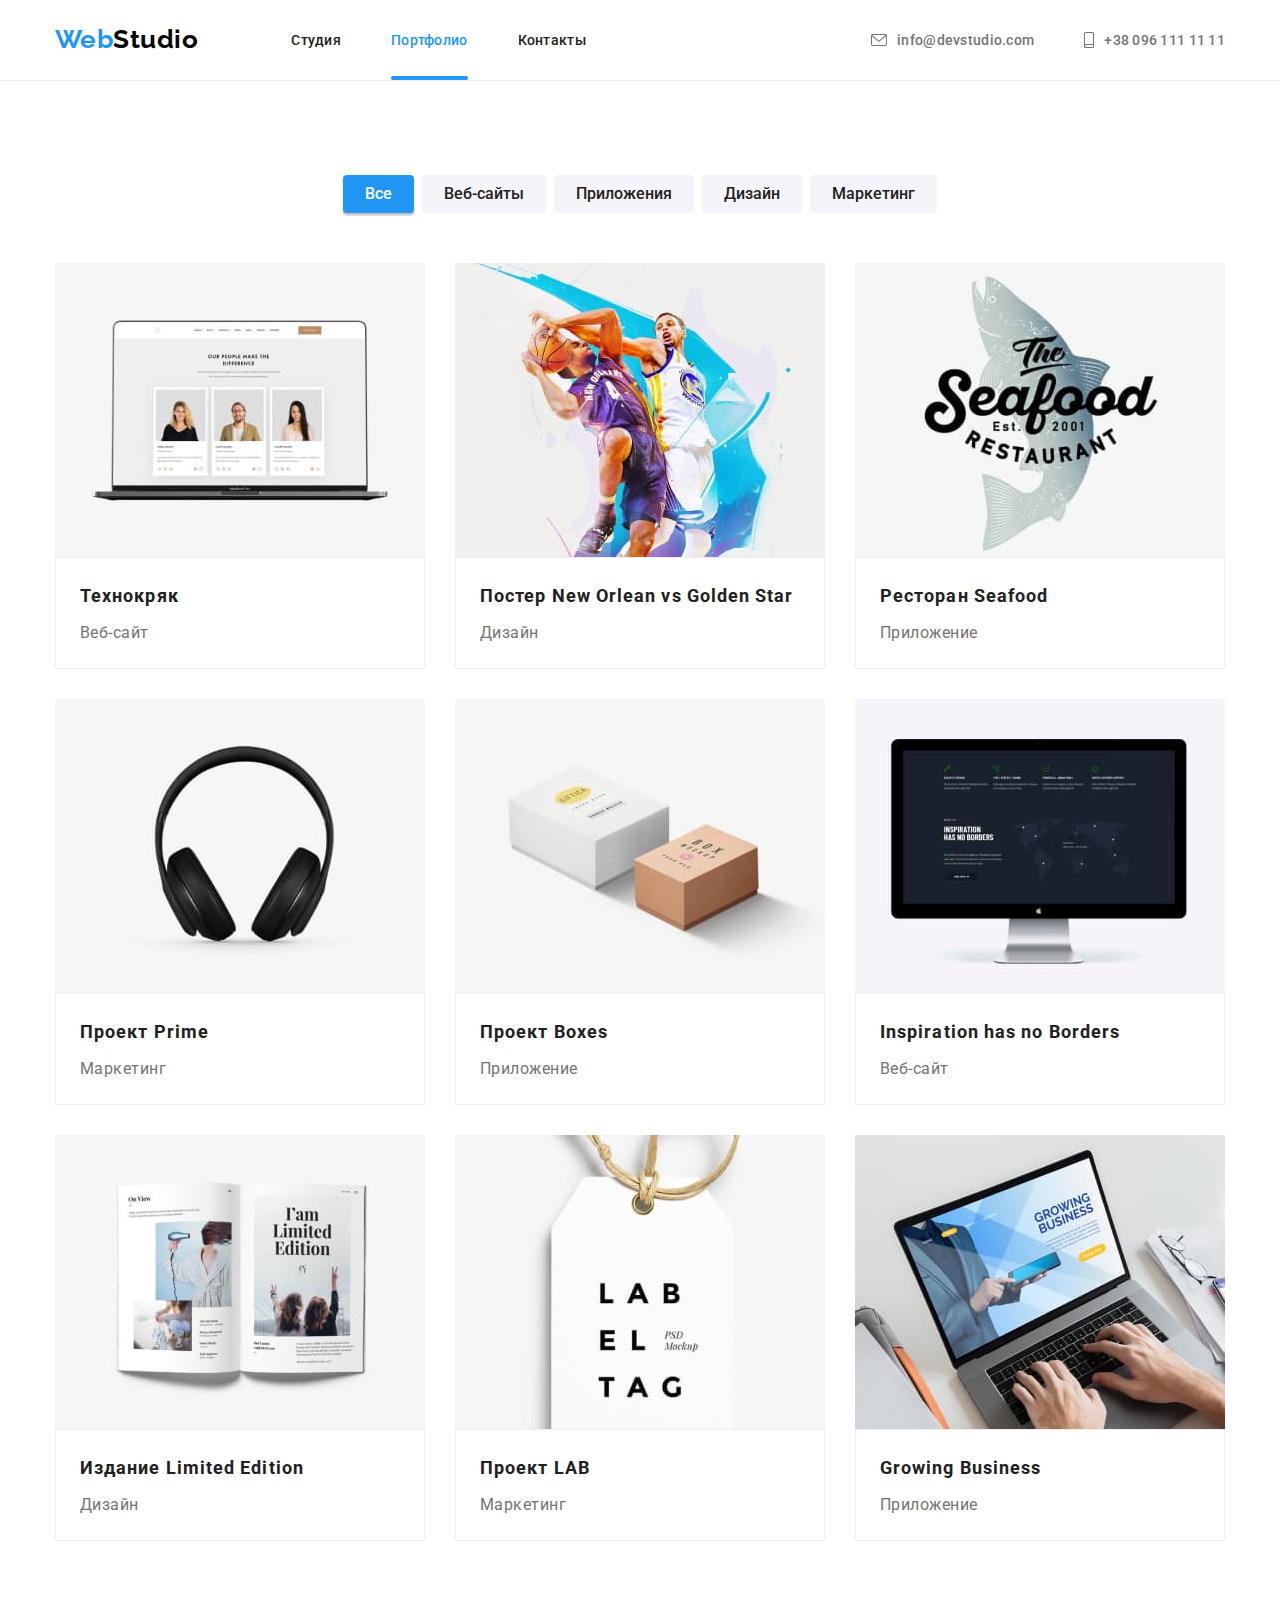
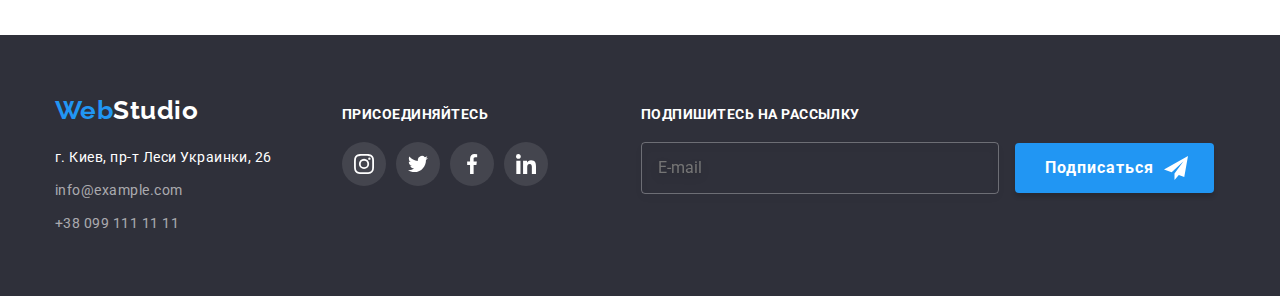
==== commit 6635b9a5: "добавляет исправления по дз" ====
--- a/portfolio.html
+++ b/portfolio.html
@@ -11,31 +11,31 @@
 </head>
 <body>
     <header class="header">
-        <div class="container">
+        <div class="container container_header">
         <nav class="navigation">
-            <a class="logotype" href="/"><span class="web">Web</span>Studio</a>
-            <ul class="navigation-list">
+            <a class="link logotype" href="/"><span class="logotype_web">Web</span>Studio</a>
+            <ul class="list navigation-list">
                 <li class="navigation-list__item">
-                    <a class="navigation-list__link" href="./index.html">Студия</a>
+                    <a class="link navigation-list__link" href="./index.html">Студия</a>
                 </li>
                 <li class="navigation-list__item"> 
-                    <a class="navigation-list__link current" href="#">Портфолио</a>
+                    <a class="link navigation-list__link current" href="#">Портфолио</a>
                 </li>
                 <li class="navigation-list__item">
-                    <a class="navigation-list__link" href="#">Контакты</a>
+                    <a class="link navigation-list__link" href="#">Контакты</a>
                 </li>
             </ul>
         </nav>
         <address class="address">
-            <ul class="address-link">
+            <ul class="list address-link">
                 <li class="address-link-item">
-                    <a class="address-list-link" href="mailto:info@devstudio.com">
+                    <a class="link address-list-link" href="mailto:info@devstudio.com">
                         <svg class="icon-envelope">
                             <use href="./images/icon/sprite.svg#icon-envelope"></use>
                         </svg> info@devstudio.com</a>
                 </li>
                 <li class="address-link-item">
-                    <a class="address-list-link" href="tel:+380961111111">
+                    <a class="link address-list-link" href="tel:+380961111111">
                         <svg class="icon-smartphone">
                             <use href="./images/icon/sprite.svg#icon-smartphone"></use>
                         </svg> +38 096 111 11 11</a>
@@ -48,9 +48,9 @@
         <section class="portfolio">
             <div class="container">
             <h1 hidden>Портфолио</h1>
-            <ul class="portfolio-list">
-                <li class="portfolio-list-item">
-                    <button class="filter-btn" type="button">Все</button>
+            <ul class="list portfolio-list">
+                <li class="portfolio-list-item">
+                    <button class="filter-btn filter-btn__all" type="button">Все</button>
                 </li>
                 <li class="portfolio-list-item">
                     <button class="filter-btn" type="button">Веб-сайты</button>
@@ -65,9 +65,9 @@
                     <button class="filter-btn" type="button">Маркетинг</button>
                 </li>
             </ul> 
-            <ul class="cards">
-                <li class="cards-list">
-                    <a class="cards-list-link" href="">
+            <ul class="list cards">
+                <li class="cards-list">
+                    <a class="link cards-list-link" href="">
                         <div class="cards-img-wrapper">
                         <img class="cards-img" src="./images/portfolio/technokryak.jpg" 
                         alt="экран ноутбука" width="370" height="294">
@@ -80,7 +80,7 @@
                     </a>
                 </li>
                 <li class="cards-list">
-                    <a class="cards-list-link" href="">
+                    <a class="link cards-list-link" href="">
                         <div class="cards-img-wrapper">
                         <img class="cards-img" src="./images/portfolio/poster.jpg" 
                         alt="два баскетболиста" width="370" height="294">
@@ -93,7 +93,7 @@
                     </a>
                 </li>
                 <li class="cards-list">
-                    <a class="cards-list-link" href="">
+                    <a class="link cards-list-link" href="">
                         <div class="cards-img-wrapper">
                         <img class="cards-img" src="./images/portfolio/restoran.jpg" 
                         alt="эмблема ресторана" width="370" height="294">
@@ -107,7 +107,7 @@
                     </a>
                 </li>
                 <li class="cards-list">
-                    <a class="cards-list-link" href="">
+                    <a class="link cards-list-link" href="">
                         <div class="cards-img-wrapper">
                         <img class="cards-img" src="./images/portfolio/proekt-prime.jpg" 
                         alt="наушники" width="370" height="294">
@@ -121,7 +121,7 @@
                     </a>
                 </li>
                 <li class="cards-list">
-                    <a class="cards-list-link" href="">
+                    <a class="link cards-list-link" href="">
                         <div class="cards-img-wrapper">
                         <img class="cards-img" src="./images/portfolio/proekt-boxes.jpg" 
                         alt="две коробочки" width="370" height="294">
@@ -135,7 +135,7 @@
                     </a>
                 </li>
                 <li class="cards-list">
-                    <a class="cards-list-link" href="">
+                    <a class="link cards-list-link" href="">
                         <div class="cards-img-wrapper">
                         <img class="cards-img" src="./images/portfolio/ispiration.jpg" 
                         alt="экран монитора" width="370" height="294">
@@ -149,7 +149,7 @@
                     </a>
                 </li>
                 <li class="cards-list">
-                    <a class="cards-list-link" href="">
+                    <a class="link cards-list-link" href="">
                         <div class="cards-img-wrapper">
                         <img class="cards-img" src="./images/portfolio/izdanie-limited-edition.jpg" 
                         alt="разворот журнала" width="370" height="294">
@@ -163,7 +163,7 @@
                     </a>
                 </li>
                 <li class="cards-list">
-                    <a class="cards-list-link" href="">
+                    <a class="link cards-list-link" href="">
                         <div class="cards-img-wrapper">
                         <img class="cards-img" src="./images/portfolio/proekt-lab.jpg" 
                         alt="бирка" width="370" height="294">
@@ -177,7 +177,7 @@
                     </a>
                 </li>
                 <li class="cards-list">
-                    <a class="cards-list-link" href="">
+                    <a class="link cards-list-link" href="">
                         <div class="cards-img-wrapper">
                         <img class="cards-img" src="./images/portfolio/growing-business.jpg" 
                         alt="ноутбук" width="370" height="294">
@@ -194,71 +194,73 @@
             </div>
         </section>
     </main>
-    <footer>
-        <div class="container footer">
-            <div class="footer-address">
-                <a class="logotype footer-logo" href="/"><span class="web">Web</span><span class="studio">Studio</span></a>
-                <ul class="footer-address-list">
-                    <li class="footer-address-item">
-                        <a class="footer-address-link" href="https://goo.gl/maps/tAQsHYisjX12qwub9">г. Киев, пр-т Леси
-                            Украинки, 26</a>
-                    </li>
-                    <li class="footer-address-item mail">
-                        <a class="footer-mail-link" href="mailto:info@example.com">info@example.com</a>
-                    </li>
-                    <li class="footer-address-item">
-                        <a class="footer-tel-link" href="tel:+380991111111">+38 099 111 11 11</a>
-                    </li>
-                </ul>
+        <footer class="footer">
+            <div class="container">
+                <div class="footer-section">
+                    <div class="footer-section__footer-address">
+                        <a class="link logotype footer-logo" href="/"><span class="logotype_web">Web</span><span
+                                class="logotype_studio">Studio</span></a>
+                        <ul class="list footer-address-list">
+                            <li class="footer-address-item">
+                                <a class="link footer-address-link" href="https://goo.gl/maps/tAQsHYisjX12qwub9">г. Киев, пр-т
+                                    Леси Украинки, 26</a>
+                            </li>
+                            <li class="footer-address-item mail">
+                                <a class="link footer-mail-link" href="mailto:info@example.com">info@example.com</a>
+                            </li>
+                            <li class="footer-address-item">
+                                <a class="link footer-tel-link" href="tel:+380991111111">+38 099 111 11 11</a>
+                            </li>
+                        </ul>
+                    </div>
+        
+                    <div class="footer-section__footer-social-links">
+                        <p class="join">присоединяйтесь</p>
+                        <ul class="list social-list">
+                            <li class="social-list-item">
+                                <a href="" class="link social-list-link footer-link">
+                                    <svg class="social-list-icon">
+                                        <use href="./images/icon/sprite.svg#icon-instagram"></use>
+                                    </svg>
+                                </a>
+                            </li>
+                            <li class="social-list-item">
+                                <a href="" class="link social-list-link footer-link">
+                                    <svg class="social-list-icon">
+                                        <use href="./images/icon/sprite.svg#icon-twitter"></use>
+                                    </svg>
+                                </a>
+                            </li>
+                            <li class="social-list-item">
+                                <a href="" class="link social-list-link footer-link">
+                                    <svg class="social-list-icon">
+                                        <use href="./images/icon/sprite.svg#icon-facebook"></use>
+                                    </svg>
+                                </a>
+                            </li>
+                            <li class="social-list-item">
+                                <a href="" class="link social-list-link footer-link">
+                                    <svg class="social-list-icon">
+                                        <use href="./images/icon/sprite.svg#icon-linkedin"></use>
+                                    </svg>
+                                </a>
+                            </li>
+                        </ul>
+                    </div>
+        
+                    <div class="footer-section__subscription">
+                        <p class="subscription-title">Подпишитесь на рассылку</p>
+                        <form action="#" class="subscription-form">
+                            <input type="email" name="mail" id="mail" placeholder="E-mail" class="subscription-input">
+                            <button type="submit" class="send-btn">Подписаться
+                                <svg class="send">
+                                    <use href="./images/icon/sprite.svg#send"></use>
+                                </svg>
+                            </button>
+                        </form>
+                    </div>
+                </div>
             </div>
-    
-            <div class="footer-social-links">
-                <p class="join">присоединяйтесь</p>
-                <ul class="social-list">
-                    <li class="social-list-item">
-                        <a href="" class="social-list-link footer-link">
-                            <svg class="social-list-icon">
-                                <use href="./images/icon/sprite.svg#icon-instagram"></use>
-                            </svg>
-                        </a>
-                    </li>
-                    <li class="social-list-item">
-                        <a href="" class="social-list-link footer-link">
-                            <svg class="social-list-icon">
-                                <use href="./images/icon/sprite.svg#icon-twitter"></use>
-                            </svg>
-                        </a>
-                    </li>
-                    <li class="social-list-item">
-                        <a href="" class="social-list-link footer-link">
-                            <svg class="social-list-icon">
-                                <use href="./images/icon/sprite.svg#icon-facebook"></use>
-                            </svg>
-                        </a>
-                    </li>
-                    <li class="social-list-item">
-                        <a href="" class="social-list-link footer-link">
-                            <svg class="social-list-icon">
-                                <use href="./images/icon/sprite.svg#icon-linkedin"></use>
-                            </svg>
-                        </a>
-                    </li>
-                </ul>
-            </div>
-
-            <div class="subscription">
-                <p class="subscription-title">Подпишитесь на рассылку</p>
-                <form action="#" class="subscription-form">
-                    <input type="email" name="mail" id="mail" placeholder="E-mail" class="subscription-input">
-                    <button type="submit" class="send-btn">Подписаться
-                        <svg class="send">
-                            <use href="./images/icon/sprite.svg#send"></use>
-                        </svg>
-                    </button>
-                </form>
-            </div>
-            
-        </div>
-    </footer>
+        </footer>
     </body>
     </html>  --- a/css/portfolio.min.css
+++ b/css/portfolio.min.css
@@ -1,2 +1,2 @@
-:root{--text-font: "Roboto", sans-serif;--logo-font: "Raleway", sans-serif;--main-text-color: #757575;--title-text-color: #212121;--accent-color: #2196f3;--main-bg-color: #ffffff;--accent-bg-color: #f5f4fa;--header-bg-color: #2f303a;--link-color: #afb1b8}.hero,.footer{background-color:var(--header-bg-color)}.header,.advantages,.doing,.portfolio{background-color:var(--main-bg-color)}.team{background-color:var(--accent-bg-color)}.visually-hidden{position:absolute !important;clip:rect(1px 1px 1px 1px);clip:rect(1px, 1px, 1px, 1px);padding:0 !important;border:0 !important;height:1px !important;width:1px !important;overflow:hidden}.social-list-link,.navigation,.address-link-item,.address-list-link{display:flex;align-items:center}.cards,.footer-social-links{display:flex;flex-wrap:wrap}.portfolio-list{margin-left:auto;margin-right:auto}body{font-family:var(--text-font);color:var(--main-text-color);letter-spacing:0.03em}img{display:block}.address,.footer-address-list{font-style:normal}a{text-decoration:none}ul{padding:0;margin:0;list-style-type:none}.container{margin-left:auto;margin-right:auto;width:1200px;padding-left:15px;padding-right:15px}.header .container{display:flex;align-items:center}.container .footer{display:flex;align-items:baseline}.logotype{font-family:var(--logo-font);font-weight:700;font-size:26px;line-height:1.192;color:#000000}.web{color:var(--accent-color)}.studio{color:#ffffff}.social-list{display:flex;margin:0 auto;justify-content:center;align-content:center}.social-list-link{justify-content:center;width:44px;height:44px;background-color:var(--main-bg-color);fill:var(--link-color);border-radius:50%;transition:background-color 250ms cubic-bezier(0.4, 0, 0.2, 1)}.social-list-link:hover,.social-list-link:focus{background-color:var(--accent-color)}.social-list-link:hover .social-list-icon,.social-list-link:focus .social-list-icon{fill:var(--main-bg-color)}.social-list-item:not(:last-child){margin-right:10px}.social-list-icon{width:20px;height:20px;transition:fill 250ms cubic-bezier(0.4, 0, 0.2, 1)}.header{border-bottom:1px solid #ececec;align-items:center}.navigation-list,.address-link{display:flex}.icon-envelope{width:16px;height:12px;fill:var(--main-text-color);margin-right:10px;transition:fill 250ms cubic-bezier(0.4, 0, 0.2, 1)}.icon-smartphone{width:10px;height:16px;fill:var(--main-text-color);margin-right:10px;transition:fill 250ms cubic-bezier(0.4, 0, 0.2, 1)}.navigation-list__link,.address-list-link{padding-top:32px;padding-bottom:32px}.address-link-item:not(:last-child){margin-right:50px}.address{margin-left:auto}.logotype{margin-right:93px;padding-top:24px;padding-bottom:25px}.navigation-list__item:not(:last-child){margin-right:50px}.navigation-list__link{font-weight:500;font-size:14px;line-height:1.143;letter-spacing:0.02em;color:var(--title-text-color);transition:color 250ms cubic-bezier(0.4, 0, 0.2, 1)}.navigation-list__link:hover,.navigation-list__link:focus{color:var(--accent-color);cursor:pointer}.navigation-list__link.current{color:var(--accent-color);position:relative}.navigation-list__link.current::after{content:"";position:absolute;left:0;bottom:0;border-bottom:4px solid var(--accent-color);border-radius:2px;width:100%}.address-list-link{font-weight:500;font-size:14px;line-height:1.143;letter-spacing:0.02em;color:var(--main-text-color);transition:color 250ms cubic-bezier(0.4, 0, 0.2, 1)}.address-list-link:hover,.address-list-link:focus{color:var(--accent-color);cursor:pointer}.address-list-link:hover .icon-envelope,.address-list-link:focus .icon-envelope{fill:var(--accent-color);cursor:pointer}.address-list-link:hover .icon-smartphone,.address-list-link:focus .icon-smartphone{fill:var(--accent-color);cursor:pointer}.portfolio{padding-top:94px;padding-bottom:94px}.portfolio-list{display:flex;margin-bottom:50px;justify-content:center}.portfolio-list-item:not(:last-child){margin-right:8px}.filter-btn{padding:6px 22px;border-radius:4px;font-weight:500;font-size:16px;line-height:1.625;text-align:center;border:none;color:var(--title-text-color);background-color:var(--accent-bg-color);transition:color 250ms cubic-bezier(0.4, 0, 0.2, 1),background-color 250ms cubic-bezier(0.4, 0, 0.2, 1),box-shadow 250ms cubic-bezier(0.4, 0, 0.2, 1)}.filter-btn:hover,.filter-btn:focus{background-color:var(--accent-color);color:#ffffff;cursor:pointer;box-shadow:0px 3px 1px rgba(0,0,0,0.1),0px 1px 2px rgba(0,0,0,0.08),0px 2px 2px rgba(0,0,0,0.12);border-radius:4px}.cards-list{width:370px;border:1px solid #eeeeee;margin-right:30px}.cards-list:hover{display:block;box-shadow:0px 1px 1px rgba(0,0,0,0.12),0px 4px 4px rgba(0,0,0,0.06),1px 4px 6px rgba(0,0,0,0.16)}.cards-list:nth-child(3n){margin-right:0}.cards-list:not(:nth-last-child(-n+3)){margin-bottom:30px}.cards-img-wrapper,.cards-list{position:relative;overflow:hidden}.overlay{margin:0;padding:63px 24px;font-family:var(--text-font);font-weight:400;font-size:18px;line-height:1.556;letter-spacing:0.03em;color:#ffffff;position:absolute;left:0;top:0;width:100%;height:100%;background:rgba(33,150,243,0.9);transform:translateY(100%);transition:transform 250ms cubic-bezier(0.4, 0, 0.2, 1)}.cards-list-link:hover .overlay,.cards-list-link:focus .overlay{transform:translateY(0)}.text{margin:0;padding:20px 24px}.title-card{margin:0;padding:0;height:36px;font-weight:700;font-size:18px;line-height:2;margin-bottom:4px;letter-spacing:0.06em;color:var(--title-text-color)}.subtitle-card{margin:0;font-weight:400;font-size:16px;line-height:1.875;color:var(--main-text-color)}.footer{padding-top:60px;padding-bottom:60px}.container.footer{display:flex;align-items:baseline}.footer-logo{padding:0;margin:0}.footer-address-item.mail{margin-top:9px;margin-bottom:9px}.footer-address-list{width:231px;margin-right:0;margin-top:20px}.footer-address-link{font-weight:400;font-size:14px;line-height:1.714;color:#ffffff}.footer-mail-link,.footer-tel-link{font-weight:400;font-size:14px;line-height:1.714;color:rgba(255,255,255,0.6)}.footer-address{margin-right:70px}.footer-social-links{width:206px;align-items:baseline;margin-right:93px}.join,.subscription-title{margin-top:0;margin-bottom:20px;color:var(--main-bg-color);font-weight:700;font-size:14px;line-height:1.143;text-transform:uppercase}.footer-link{background-color:rgba(255,255,255,0.1);fill:var(--main-bg-color);border-radius:50%}.subscription{display:block;min-width:580px}.subscription-input{display:inline-flex;align-items:center;width:358px;padding-top:15px;padding-bottom:15px;padding-left:16px;margin-right:12px;background-color:inherit;color:#ffffff;font-weight:400;font-size:16px;line-height:1.25;border:1px solid rgba(255,255,255,0.3);filter:drop-shadow(0px 4px 4px rgba(0,0,0,0.15));border-radius:4px}.send-btn{display:inline-block;position:relative;align-items:center;margin:0 auto;padding:10px 60px 10px 30px;background:var(--accent-color);box-shadow:0px 4px 4px rgba(0,0,0,0.15);border-radius:4px;border:none;font-weight:700;font-size:16px;line-height:1.875;letter-spacing:0.06em;color:#ffffff}.send{position:absolute;top:25%;width:24px;height:24px;fill:#ffffff;margin-left:10px}
+:root{--text-font: "Roboto", sans-serif;--logo-font: "Raleway", sans-serif;--main-text-color: #757575;--title-text-color: #212121;--accent-color: #2196f3;--main-bg-color: #ffffff;--accent-bg-color: #f5f4fa;--header-bg-color: #2f303a;--link-color: #afb1b8}.visually-hidden{position:absolute !important;clip:rect(1px 1px 1px 1px);clip:rect(1px, 1px, 1px, 1px);padding:0 !important;border:0 !important;height:1px !important;width:1px !important;overflow:hidden}.social-list-link,.navigation,.address-link-item,.address-list-link{display:flex;align-items:center}.cards,.footer-section__footer-social-links{display:flex;flex-wrap:wrap}.portfolio-list{margin-left:auto;margin-right:auto}body{font-family:var(--text-font);color:var(--main-text-color);letter-spacing:0.03em}img{display:block;max-width:100%;height:auto}.address,.footer-address-list{font-style:normal}.link{text-decoration:none}.list{padding:0;margin:0;list-style-type:none}.is-hidden{visibility:hidden;opacity:0;pointer-events:none}.hero,.footer{background-color:var(--header-bg-color)}.header,.advantages,.doing,.portfolio{background-color:var(--main-bg-color)}.team{background-color:var(--accent-bg-color)}.container{margin-left:auto;margin-right:auto;width:1200px;padding-left:15px;padding-right:15px}.container_header{display:flex;align-items:center;justify-content:space-between}.logotype{font-family:var(--logo-font);font-weight:700;font-size:26px;line-height:1.192;color:#000000}.logotype_web{color:var(--accent-color)}.logotype_studio{color:#ffffff}.social-list{display:flex;margin:0 auto;justify-content:center;align-content:center}.social-list-link{justify-content:center;width:44px;height:44px;background-color:var(--main-bg-color);fill:var(--link-color);border-radius:50%;transition:background-color 250ms cubic-bezier(0.4, 0, 0.2, 1)}.social-list-link:hover,.social-list-link:focus{background-color:var(--accent-color)}.social-list-link:hover .social-list-icon,.social-list-link:focus .social-list-icon{fill:var(--main-bg-color)}.social-list-item:not(:last-child){margin-right:10px}.social-list-icon{width:20px;height:20px;transition:fill 250ms cubic-bezier(0.4, 0, 0.2, 1)}.header{border-bottom:1px solid #ececec;align-items:center}.navigation-list,.address-link{display:flex}.icon-envelope{width:16px;height:12px;fill:var(--main-text-color);margin-right:10px;transition:fill 250ms cubic-bezier(0.4, 0, 0.2, 1)}.icon-smartphone{width:10px;height:16px;fill:var(--main-text-color);margin-right:10px;transition:fill 250ms cubic-bezier(0.4, 0, 0.2, 1)}.navigation-list__link,.address-list-link{padding-top:32px;padding-bottom:32px}.address-link-item:not(:last-child){margin-right:50px}.address{margin-left:auto}.logotype{margin-right:93px;padding-top:24px;padding-bottom:25px}.navigation-list__item:not(:last-child){margin-right:50px}.navigation-list__link{font-weight:500;font-size:14px;line-height:1.143;letter-spacing:0.02em;color:var(--title-text-color);transition:color 250ms cubic-bezier(0.4, 0, 0.2, 1)}.navigation-list__link:hover,.navigation-list__link:focus{color:var(--accent-color);cursor:pointer}.navigation-list__link.current{color:var(--accent-color);position:relative}.navigation-list__link.current::after{content:"";position:absolute;left:0;bottom:0;border-bottom:4px solid var(--accent-color);border-radius:2px;width:100%}.address-list-link{font-weight:500;font-size:14px;line-height:1.143;letter-spacing:0.02em;color:var(--main-text-color);transition:color 250ms cubic-bezier(0.4, 0, 0.2, 1)}.address-list-link:hover,.address-list-link:focus{color:var(--accent-color);cursor:pointer}.address-list-link:hover .icon-envelope,.address-list-link:focus .icon-envelope{fill:var(--accent-color)}.address-list-link:hover .icon-smartphone,.address-list-link:focus .icon-smartphone{fill:var(--accent-color)}.portfolio{padding-top:94px;padding-bottom:94px}.portfolio-list{display:flex;margin-bottom:50px;justify-content:center}.portfolio-list-item:not(:last-child){margin-right:8px}.filter-btn{padding:6px 22px;border-radius:4px;font-weight:500;font-size:16px;line-height:1.625;text-align:center;border:none;color:var(--title-text-color);background-color:var(--accent-bg-color);transition:color 250ms cubic-bezier(0.4, 0, 0.2, 1),background-color 250ms cubic-bezier(0.4, 0, 0.2, 1),box-shadow 250ms cubic-bezier(0.4, 0, 0.2, 1)}.filter-btn:hover,.filter-btn:focus{background-color:var(--accent-color);color:var(--main-bg-color);cursor:pointer;box-shadow:0px 3px 1px rgba(0,0,0,0.1),0px 1px 2px rgba(0,0,0,0.08),0px 2px 2px rgba(0,0,0,0.12);border-radius:4px}.filter-btn__all{background-color:var(--accent-color);color:var(--main-bg-color);cursor:pointer;box-shadow:0px 3px 1px rgba(0,0,0,0.1),0px 1px 2px rgba(0,0,0,0.08),0px 2px 2px rgba(0,0,0,0.12);border-radius:4px}.cards-list{display:block;width:370px;margin-right:30px}.cards-list:hover,.cards-list:focus{display:block;box-shadow:0px 1px 1px rgba(0,0,0,0.12),0px 4px 4px rgba(0,0,0,0.06),1px 4px 6px rgba(0,0,0,0.16)}.cards-list:nth-child(3n){margin-right:0}.cards-list:not(:nth-last-child(-n+3)){margin-bottom:30px}.cards-img-wrapper,.cards-list{position:relative;overflow:hidden}.overlay{margin:0;padding:63px 24px;font-family:var(--text-font);font-weight:400;font-size:18px;line-height:1.556;letter-spacing:0.03em;color:#ffffff;position:absolute;left:0;top:0;width:100%;height:100%;background:rgba(33,150,243,0.9);transform:translateY(100%);transition:transform 250ms cubic-bezier(0.4, 0, 0.2, 1)}.cards-list-link:hover .overlay,.cards-list-link:focus .overlay{transform:translateY(0)}.text{margin:0;padding:20px 24px;border:1px solid #eeeeee}.title-card{margin:0;padding:0;height:36px;font-weight:700;font-size:18px;line-height:2;margin-bottom:4px;letter-spacing:0.06em;color:var(--title-text-color)}.subtitle-card{margin:0;font-weight:400;font-size:16px;line-height:1.875;color:var(--main-text-color)}.footer{display:flex;padding-top:60px;padding-bottom:60px}.footer-section{display:flex;align-items:baseline}.footer-logo{padding:0;margin:0}.footer-address-item.mail{margin-top:9px;margin-bottom:9px}.footer-address-list{margin-right:0;margin-top:20px}.footer-address-link{font-weight:400;font-size:14px;line-height:1.714;color:var(--main-bg-color)}.footer-mail-link,.footer-tel-link{font-weight:400;font-size:14px;line-height:1.714;color:rgba(255,255,255,0.6)}.footer-section__footer-address{margin-right:70px}.footer-section__footer-social-links{width:206px;align-items:baseline;margin-right:93px}.join,.subscription-title{margin-top:0;margin-bottom:20px;color:var(--main-bg-color);font-weight:700;font-size:14px;line-height:1.143;text-transform:uppercase}.footer-link{background-color:rgba(255,255,255,0.1);fill:var(--main-bg-color);border-radius:50%}.footer-section__subscription{display:block;min-width:580px}.subscription-input{display:inline-flex;align-items:center;width:358px;padding-top:15px;padding-bottom:15px;padding-left:16px;margin-right:12px;background-color:inherit;color:var(--main-bg-color);font-weight:400;font-size:16px;line-height:1.25;border:1px solid rgba(255,255,255,0.3);filter:drop-shadow(0px 4px 4px rgba(0,0,0,0.15));border-radius:4px}.send-btn{display:inline-block;position:relative;align-items:center;margin:0 auto;padding:10px 60px 10px 30px;background:var(--accent-color);box-shadow:0px 4px 4px rgba(0,0,0,0.15);border-radius:4px;border:none;font-weight:700;font-size:16px;line-height:1.875;letter-spacing:0.06em;color:var(--main-bg-color)}.send{position:absolute;top:25%;width:24px;height:24px;fill:var(--main-bg-color);margin-left:10px}
 /*# sourceMappingURL=portfolio.min.css.map */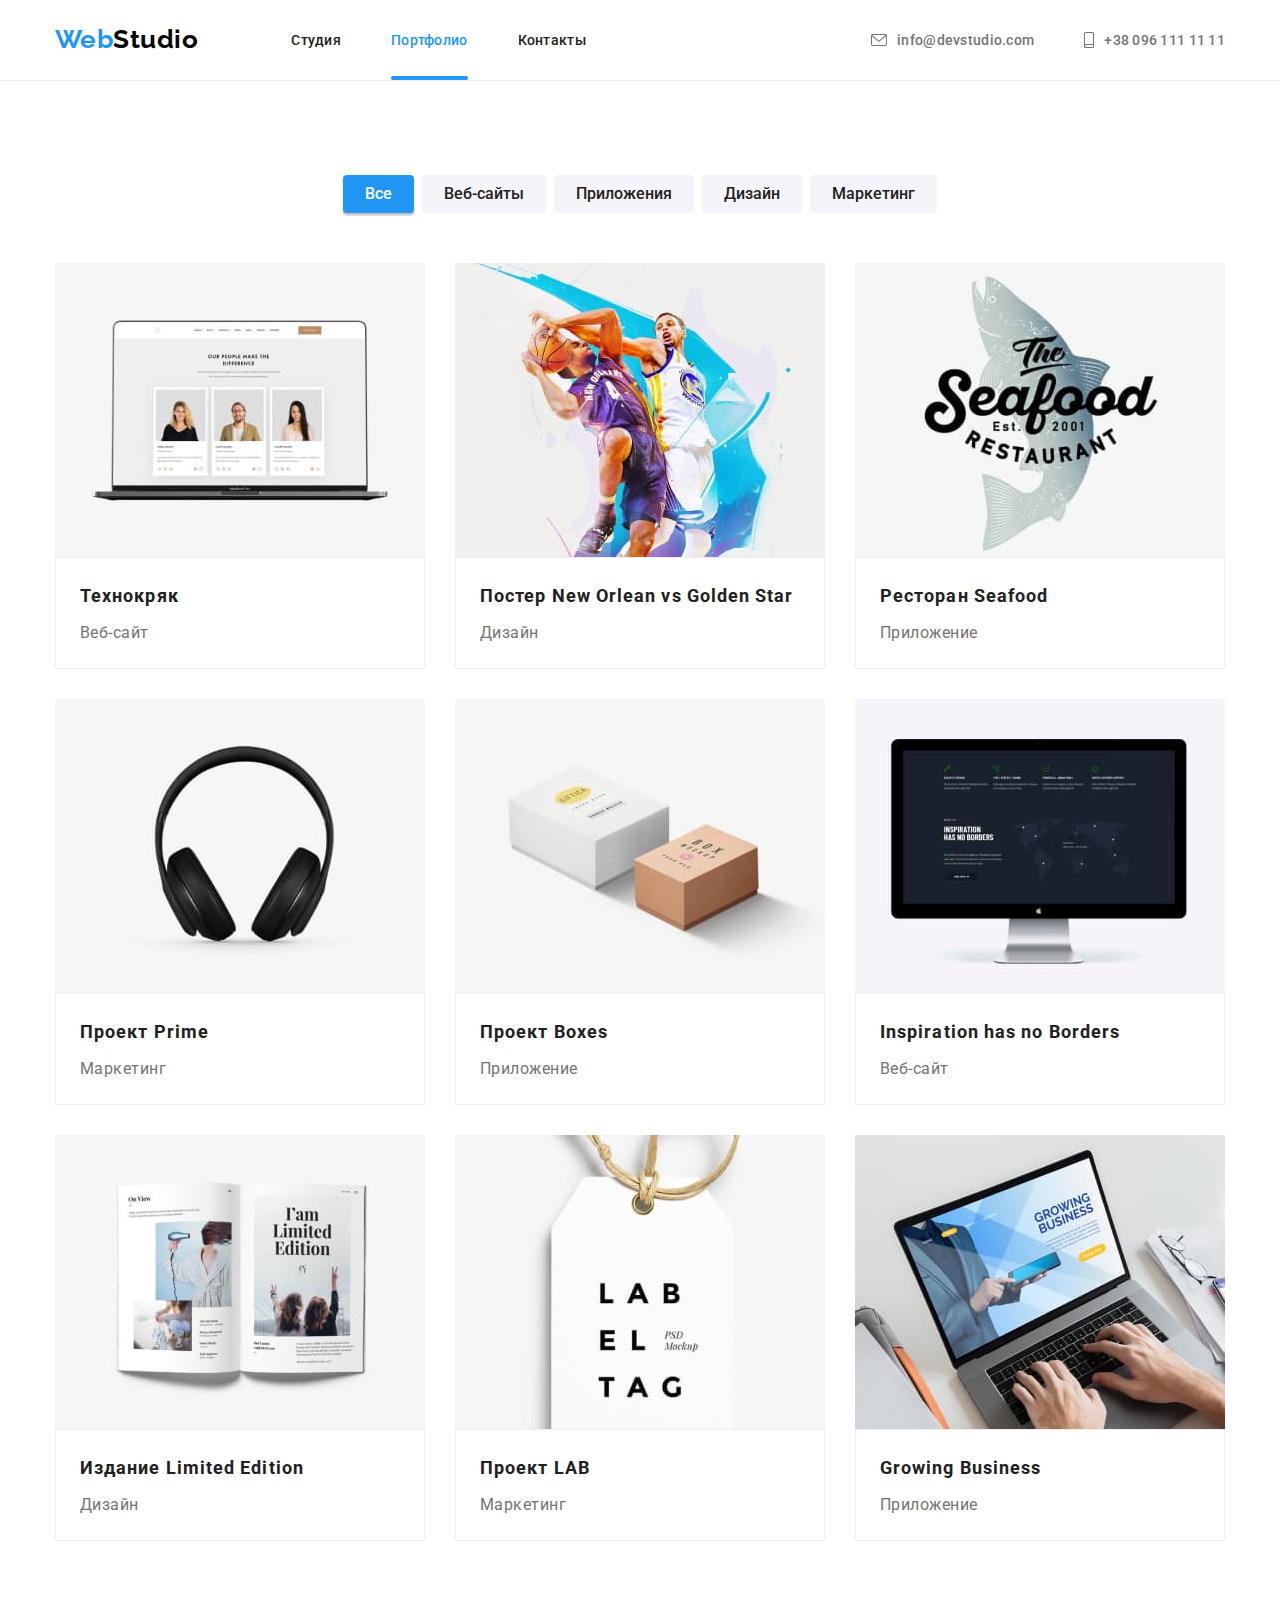
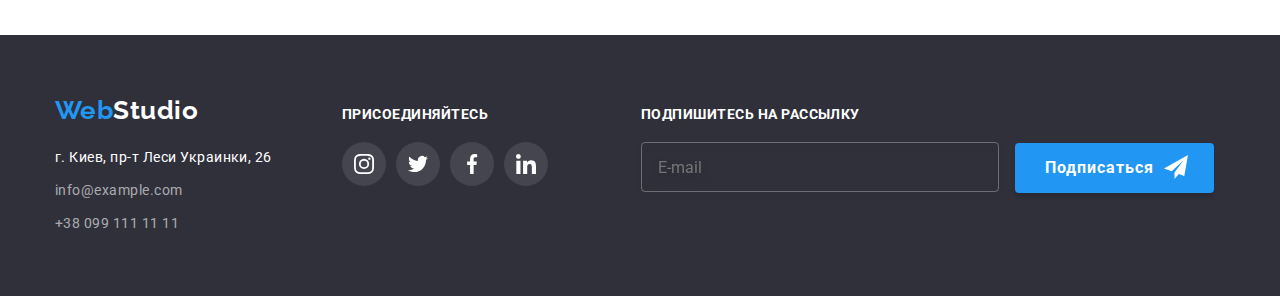
==== commit bc5d9761: "добавляет риворк" ====
--- a/portfolio.html
+++ b/portfolio.html
@@ -65,6 +65,7 @@
                     <button class="filter-btn" type="button">Маркетинг</button>
                 </li>
             </ul> 
+            
             <ul class="list cards">
                 <li class="cards-list">
                     <a class="link cards-list-link" href="">
--- a/css/portfolio.min.css
+++ b/css/portfolio.min.css
@@ -1,2 +1,2 @@
-:root{--text-font: "Roboto", sans-serif;--logo-font: "Raleway", sans-serif;--main-text-color: #757575;--title-text-color: #212121;--accent-color: #2196f3;--main-bg-color: #ffffff;--accent-bg-color: #f5f4fa;--header-bg-color: #2f303a;--link-color: #afb1b8}.visually-hidden{position:absolute !important;clip:rect(1px 1px 1px 1px);clip:rect(1px, 1px, 1px, 1px);padding:0 !important;border:0 !important;height:1px !important;width:1px !important;overflow:hidden}.social-list-link,.navigation,.address-link-item,.address-list-link{display:flex;align-items:center}.cards,.footer-section__footer-social-links{display:flex;flex-wrap:wrap}.portfolio-list{margin-left:auto;margin-right:auto}body{font-family:var(--text-font);color:var(--main-text-color);letter-spacing:0.03em}img{display:block;max-width:100%;height:auto}.address,.footer-address-list{font-style:normal}.link{text-decoration:none}.list{padding:0;margin:0;list-style-type:none}.is-hidden{visibility:hidden;opacity:0;pointer-events:none}.hero,.footer{background-color:var(--header-bg-color)}.header,.advantages,.doing,.portfolio{background-color:var(--main-bg-color)}.team{background-color:var(--accent-bg-color)}.container{margin-left:auto;margin-right:auto;width:1200px;padding-left:15px;padding-right:15px}.container_header{display:flex;align-items:center;justify-content:space-between}.logotype{font-family:var(--logo-font);font-weight:700;font-size:26px;line-height:1.192;color:#000000}.logotype_web{color:var(--accent-color)}.logotype_studio{color:#ffffff}.social-list{display:flex;margin:0 auto;justify-content:center;align-content:center}.social-list-link{justify-content:center;width:44px;height:44px;background-color:var(--main-bg-color);fill:var(--link-color);border-radius:50%;transition:background-color 250ms cubic-bezier(0.4, 0, 0.2, 1)}.social-list-link:hover,.social-list-link:focus{background-color:var(--accent-color)}.social-list-link:hover .social-list-icon,.social-list-link:focus .social-list-icon{fill:var(--main-bg-color)}.social-list-item:not(:last-child){margin-right:10px}.social-list-icon{width:20px;height:20px;transition:fill 250ms cubic-bezier(0.4, 0, 0.2, 1)}.header{border-bottom:1px solid #ececec;align-items:center}.navigation-list,.address-link{display:flex}.icon-envelope{width:16px;height:12px;fill:var(--main-text-color);margin-right:10px;transition:fill 250ms cubic-bezier(0.4, 0, 0.2, 1)}.icon-smartphone{width:10px;height:16px;fill:var(--main-text-color);margin-right:10px;transition:fill 250ms cubic-bezier(0.4, 0, 0.2, 1)}.navigation-list__link,.address-list-link{padding-top:32px;padding-bottom:32px}.address-link-item:not(:last-child){margin-right:50px}.address{margin-left:auto}.logotype{margin-right:93px;padding-top:24px;padding-bottom:25px}.navigation-list__item:not(:last-child){margin-right:50px}.navigation-list__link{font-weight:500;font-size:14px;line-height:1.143;letter-spacing:0.02em;color:var(--title-text-color);transition:color 250ms cubic-bezier(0.4, 0, 0.2, 1)}.navigation-list__link:hover,.navigation-list__link:focus{color:var(--accent-color);cursor:pointer}.navigation-list__link.current{color:var(--accent-color);position:relative}.navigation-list__link.current::after{content:"";position:absolute;left:0;bottom:0;border-bottom:4px solid var(--accent-color);border-radius:2px;width:100%}.address-list-link{font-weight:500;font-size:14px;line-height:1.143;letter-spacing:0.02em;color:var(--main-text-color);transition:color 250ms cubic-bezier(0.4, 0, 0.2, 1)}.address-list-link:hover,.address-list-link:focus{color:var(--accent-color);cursor:pointer}.address-list-link:hover .icon-envelope,.address-list-link:focus .icon-envelope{fill:var(--accent-color)}.address-list-link:hover .icon-smartphone,.address-list-link:focus .icon-smartphone{fill:var(--accent-color)}.portfolio{padding-top:94px;padding-bottom:94px}.portfolio-list{display:flex;margin-bottom:50px;justify-content:center}.portfolio-list-item:not(:last-child){margin-right:8px}.filter-btn{padding:6px 22px;border-radius:4px;font-weight:500;font-size:16px;line-height:1.625;text-align:center;border:none;color:var(--title-text-color);background-color:var(--accent-bg-color);transition:color 250ms cubic-bezier(0.4, 0, 0.2, 1),background-color 250ms cubic-bezier(0.4, 0, 0.2, 1),box-shadow 250ms cubic-bezier(0.4, 0, 0.2, 1)}.filter-btn:hover,.filter-btn:focus{background-color:var(--accent-color);color:var(--main-bg-color);cursor:pointer;box-shadow:0px 3px 1px rgba(0,0,0,0.1),0px 1px 2px rgba(0,0,0,0.08),0px 2px 2px rgba(0,0,0,0.12);border-radius:4px}.filter-btn__all{background-color:var(--accent-color);color:var(--main-bg-color);cursor:pointer;box-shadow:0px 3px 1px rgba(0,0,0,0.1),0px 1px 2px rgba(0,0,0,0.08),0px 2px 2px rgba(0,0,0,0.12);border-radius:4px}.cards-list{display:block;width:370px;margin-right:30px}.cards-list:hover,.cards-list:focus{display:block;box-shadow:0px 1px 1px rgba(0,0,0,0.12),0px 4px 4px rgba(0,0,0,0.06),1px 4px 6px rgba(0,0,0,0.16)}.cards-list:nth-child(3n){margin-right:0}.cards-list:not(:nth-last-child(-n+3)){margin-bottom:30px}.cards-img-wrapper,.cards-list{position:relative;overflow:hidden}.overlay{margin:0;padding:63px 24px;font-family:var(--text-font);font-weight:400;font-size:18px;line-height:1.556;letter-spacing:0.03em;color:#ffffff;position:absolute;left:0;top:0;width:100%;height:100%;background:rgba(33,150,243,0.9);transform:translateY(100%);transition:transform 250ms cubic-bezier(0.4, 0, 0.2, 1)}.cards-list-link:hover .overlay,.cards-list-link:focus .overlay{transform:translateY(0)}.text{margin:0;padding:20px 24px;border:1px solid #eeeeee}.title-card{margin:0;padding:0;height:36px;font-weight:700;font-size:18px;line-height:2;margin-bottom:4px;letter-spacing:0.06em;color:var(--title-text-color)}.subtitle-card{margin:0;font-weight:400;font-size:16px;line-height:1.875;color:var(--main-text-color)}.footer{display:flex;padding-top:60px;padding-bottom:60px}.footer-section{display:flex;align-items:baseline}.footer-logo{padding:0;margin:0}.footer-address-item.mail{margin-top:9px;margin-bottom:9px}.footer-address-list{margin-right:0;margin-top:20px}.footer-address-link{font-weight:400;font-size:14px;line-height:1.714;color:var(--main-bg-color)}.footer-mail-link,.footer-tel-link{font-weight:400;font-size:14px;line-height:1.714;color:rgba(255,255,255,0.6)}.footer-section__footer-address{margin-right:70px}.footer-section__footer-social-links{width:206px;align-items:baseline;margin-right:93px}.join,.subscription-title{margin-top:0;margin-bottom:20px;color:var(--main-bg-color);font-weight:700;font-size:14px;line-height:1.143;text-transform:uppercase}.footer-link{background-color:rgba(255,255,255,0.1);fill:var(--main-bg-color);border-radius:50%}.footer-section__subscription{display:block;min-width:580px}.subscription-input{display:inline-flex;align-items:center;width:358px;padding-top:15px;padding-bottom:15px;padding-left:16px;margin-right:12px;background-color:inherit;color:var(--main-bg-color);font-weight:400;font-size:16px;line-height:1.25;border:1px solid rgba(255,255,255,0.3);filter:drop-shadow(0px 4px 4px rgba(0,0,0,0.15));border-radius:4px}.send-btn{display:inline-block;position:relative;align-items:center;margin:0 auto;padding:10px 60px 10px 30px;background:var(--accent-color);box-shadow:0px 4px 4px rgba(0,0,0,0.15);border-radius:4px;border:none;font-weight:700;font-size:16px;line-height:1.875;letter-spacing:0.06em;color:var(--main-bg-color)}.send{position:absolute;top:25%;width:24px;height:24px;fill:var(--main-bg-color);margin-left:10px}
+:root{--text-font: "Roboto", sans-serif;--logo-font: "Raleway", sans-serif;--main-text-color: #757575;--title-text-color: #212121;--accent-color: #2196f3;--main-bg-color: #ffffff;--accent-bg-color: #f5f4fa;--header-bg-color: #2f303a;--link-color: #afb1b8}.visually-hidden{position:absolute !important;clip:rect(1px 1px 1px 1px);clip:rect(1px, 1px, 1px, 1px);padding:0 !important;border:0 !important;height:1px !important;width:1px !important;overflow:hidden}.social-list-link,.navigation,.address-link-item,.address-list-link{display:flex;align-items:center}.cards{display:flex;flex-wrap:wrap}.portfolio-list{margin-left:auto;margin-right:auto}body{font-family:var(--text-font);color:var(--main-text-color);letter-spacing:0.03em}img{display:block;max-width:100%;height:auto}.address,.footer-address-list{font-style:normal}.link{text-decoration:none}.list{padding:0;margin:0;list-style-type:none}.is-hidden{visibility:hidden;opacity:0;pointer-events:none}.hero,.footer{background-color:var(--header-bg-color)}.header,.advantages,.doing,.portfolio{background-color:var(--main-bg-color)}.team{background-color:var(--accent-bg-color)}.container{margin-left:auto;margin-right:auto;width:1200px;padding-left:15px;padding-right:15px}.container_header{display:flex;align-items:center;justify-content:space-between}.logotype{font-family:var(--logo-font);font-weight:700;font-size:26px;line-height:1.192;color:#000000}.logotype_web{color:var(--accent-color)}.logotype_studio{color:#ffffff}.social-list{display:flex;justify-content:center;align-content:center}.social-list-link{justify-content:center;width:44px;height:44px;background-color:var(--main-bg-color);fill:var(--link-color);border-radius:50%;transition:background-color 250ms cubic-bezier(0.4, 0, 0.2, 1)}.social-list-link:hover,.social-list-link:focus{background-color:var(--accent-color)}.social-list-link:hover .social-list-icon,.social-list-link:focus .social-list-icon{fill:var(--main-bg-color)}.social-list-item:not(:last-child){margin-right:10px}.social-list-icon{width:20px;height:20px;transition:fill 250ms cubic-bezier(0.4, 0, 0.2, 1)}.header{border-bottom:1px solid #ececec;align-items:center}.navigation-list,.address-link{display:flex}.icon-envelope{width:16px;height:12px;fill:var(--main-text-color);margin-right:10px;transition:fill 250ms cubic-bezier(0.4, 0, 0.2, 1)}.icon-smartphone{width:10px;height:16px;fill:var(--main-text-color);margin-right:10px;transition:fill 250ms cubic-bezier(0.4, 0, 0.2, 1)}.navigation-list__link,.address-list-link{padding-top:32px;padding-bottom:32px}.address-link-item:not(:last-child){margin-right:50px}.address{margin-left:auto}.logotype{margin-right:93px;padding-top:24px;padding-bottom:25px}.navigation-list__item:not(:last-child){margin-right:50px}.navigation-list__link{font-weight:500;font-size:14px;line-height:1.143;letter-spacing:0.02em;color:var(--title-text-color);transition:color 250ms cubic-bezier(0.4, 0, 0.2, 1)}.navigation-list__link:hover,.navigation-list__link:focus{color:var(--accent-color);cursor:pointer}.navigation-list__link.current{color:var(--accent-color);position:relative}.navigation-list__link.current::after{content:"";position:absolute;left:0;bottom:0;border-bottom:4px solid var(--accent-color);border-radius:2px;width:100%}.address-list-link{font-weight:500;font-size:14px;line-height:1.143;letter-spacing:0.02em;color:var(--main-text-color);transition:color 250ms cubic-bezier(0.4, 0, 0.2, 1)}.address-list-link:hover,.address-list-link:focus{color:var(--accent-color);cursor:pointer}.address-list-link:hover .icon-envelope,.address-list-link:focus .icon-envelope{fill:var(--accent-color)}.address-list-link:hover .icon-smartphone,.address-list-link:focus .icon-smartphone{fill:var(--accent-color)}.portfolio{padding-top:94px;padding-bottom:94px}.portfolio-list{display:flex;margin-bottom:50px;justify-content:center}.portfolio-list-item:not(:last-child){margin-right:8px}.filter-btn{padding:6px 22px;border-radius:4px;font-weight:500;font-size:16px;line-height:1.625;text-align:center;border:none;color:var(--title-text-color);background-color:var(--accent-bg-color);transition:color 250ms cubic-bezier(0.4, 0, 0.2, 1),background-color 250ms cubic-bezier(0.4, 0, 0.2, 1),box-shadow 250ms cubic-bezier(0.4, 0, 0.2, 1)}.filter-btn:hover,.filter-btn:focus{background-color:var(--accent-color);color:var(--main-bg-color);cursor:pointer;box-shadow:0px 3px 1px rgba(0,0,0,0.1),0px 1px 2px rgba(0,0,0,0.08),0px 2px 2px rgba(0,0,0,0.12);border-radius:4px}.filter-btn__all{background-color:var(--accent-color);color:var(--main-bg-color);cursor:pointer;box-shadow:0px 3px 1px rgba(0,0,0,0.1),0px 1px 2px rgba(0,0,0,0.08),0px 2px 2px rgba(0,0,0,0.12);border-radius:4px}.cards-list{display:block;width:370px;margin-right:30px}.cards-list:nth-child(3n){margin-right:0}.cards-list:not(:nth-last-child(-n+3)){margin-bottom:30px}.cards-img-wrapper{position:relative;overflow:hidden}.overlay{margin:0;padding:63px 24px;font-family:var(--text-font);font-weight:400;font-size:18px;line-height:1.556;letter-spacing:0.03em;color:#ffffff;position:absolute;left:0;top:0;width:100%;height:100%;background:rgba(33,150,243,0.9);transform:translateY(100%);transition:transform 250ms cubic-bezier(0.4, 0, 0.2, 1)}.cards-list-link{display:block}.cards-list-link:hover,.cards-list-link:focus{box-shadow:0px 1px 1px rgba(0,0,0,0.12),0px 4px 4px rgba(0,0,0,0.06),1px 4px 6px rgba(0,0,0,0.16)}.cards-list-link:hover .overlay,.cards-list-link:focus .overlay{transform:translateY(0)}.text{margin:0;padding:20px 24px;border:1px solid #eeeeee}.title-card{margin:0;padding:0;height:36px;font-weight:700;font-size:18px;line-height:2;margin-bottom:4px;letter-spacing:0.06em;color:var(--title-text-color)}.subtitle-card{margin:0;font-weight:400;font-size:16px;line-height:1.875;color:var(--main-text-color)}.footer{display:flex;padding-top:60px;padding-bottom:60px}.footer-section{display:flex;align-items:baseline}.footer-logo{padding:0;margin:0}.footer-address-item.mail{margin-top:9px;margin-bottom:9px}.footer-address-list{margin-right:0;margin-top:20px}.footer-address-link{font-weight:400;font-size:14px;line-height:1.714;color:var(--main-bg-color)}.footer-address-link:hover,.footer-address-link:focus{color:var(--accent-color);cursor:pointer}.footer-mail-link,.footer-tel-link{font-weight:400;font-size:14px;line-height:1.714;color:rgba(255,255,255,0.6)}.footer-mail-link:hover,.footer-mail-link:focus,.footer-tel-link:hover,.footer-tel-link:focus{color:var(--accent-color);cursor:pointer}.footer-section__footer-address{margin-right:70px}.footer-section__footer-social-links{width:auto;align-items:baseline}.join,.subscription-title{margin-top:0;margin-bottom:20px;color:var(--main-bg-color);font-weight:700;font-size:14px;line-height:1.143;text-transform:uppercase}.footer-link{background-color:rgba(255,255,255,0.1);fill:var(--main-bg-color);border-radius:50%}.footer-section__subscription{display:block;min-width:570px;margin-left:93px}.subscription-input{display:inline-flex;align-items:center;height:50px;width:358px;padding-top:15px;padding-bottom:15px;padding-left:16px;padding-right:295px;margin-right:12px;background-color:inherit;color:var(--main-bg-color);font-weight:400;font-size:16px;line-height:1.25;border:1px solid rgba(255,255,255,0.3);filter:drop-shadow(0px 4px 4px rgba(0,0,0,0.15));border-radius:4px}.send-btn{display:inline-block;position:relative;align-items:center;margin:0 auto;padding:10px 60px 10px 30px;background:var(--accent-color);box-shadow:0px 4px 4px rgba(0,0,0,0.15);border-radius:4px;border:none;font-weight:700;font-size:16px;line-height:1.875;letter-spacing:0.06em;color:var(--main-bg-color)}.send{position:absolute;top:25%;width:24px;height:24px;fill:var(--main-bg-color);margin-left:10px}
 /*# sourceMappingURL=portfolio.min.css.map */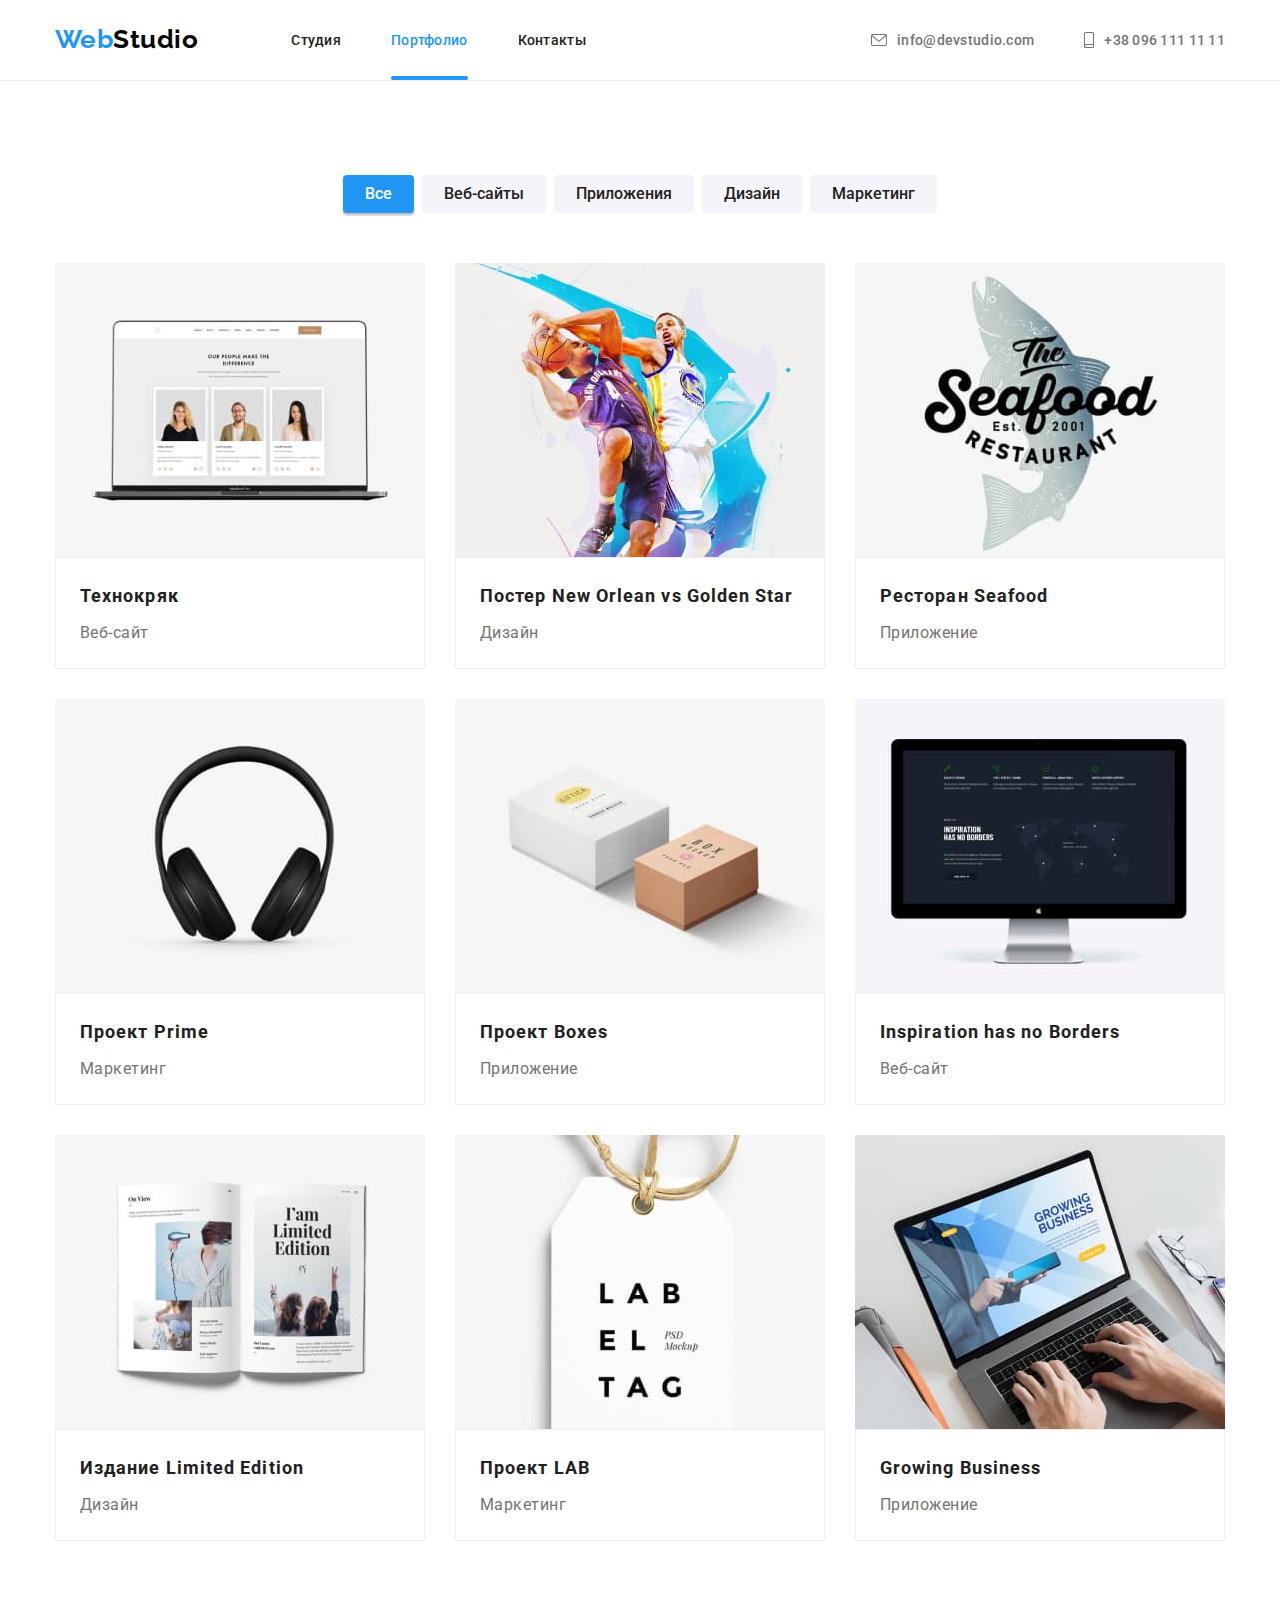
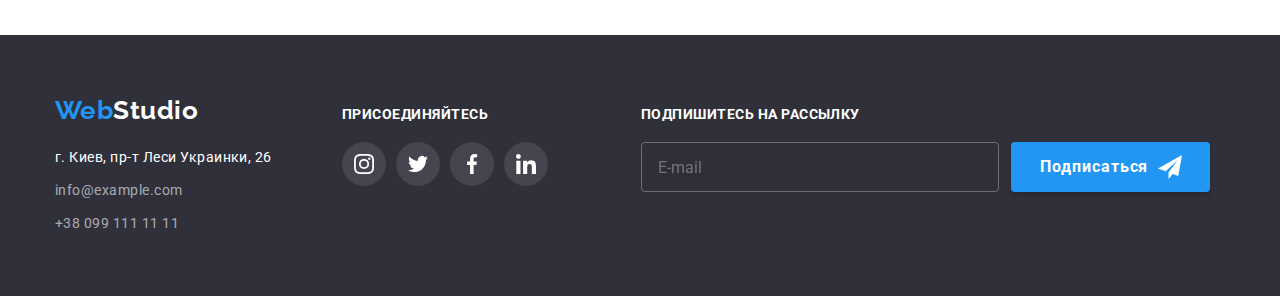
==== commit 42898765: "добавляет доработку паддинг" ====
--- a/portfolio.html
+++ b/portfolio.html
@@ -197,7 +197,6 @@
     </main>
         <footer class="footer">
             <div class="container">
-                <div class="footer-section">
                     <div class="footer-section__footer-address">
                         <a class="link logotype footer-logo" href="/"><span class="logotype_web">Web</span><span
                                 class="logotype_studio">Studio</span></a>
@@ -260,7 +259,6 @@
                             </button>
                         </form>
                     </div>
-                </div>
             </div>
         </footer>
     </body>
--- a/css/portfolio.min.css
+++ b/css/portfolio.min.css
@@ -1,2 +1,2 @@
-:root{--text-font: "Roboto", sans-serif;--logo-font: "Raleway", sans-serif;--main-text-color: #757575;--title-text-color: #212121;--accent-color: #2196f3;--main-bg-color: #ffffff;--accent-bg-color: #f5f4fa;--header-bg-color: #2f303a;--link-color: #afb1b8}.visually-hidden{position:absolute !important;clip:rect(1px 1px 1px 1px);clip:rect(1px, 1px, 1px, 1px);padding:0 !important;border:0 !important;height:1px !important;width:1px !important;overflow:hidden}.social-list-link,.navigation,.address-link-item,.address-list-link{display:flex;align-items:center}.cards{display:flex;flex-wrap:wrap}.portfolio-list{margin-left:auto;margin-right:auto}body{font-family:var(--text-font);color:var(--main-text-color);letter-spacing:0.03em}img{display:block;max-width:100%;height:auto}.address,.footer-address-list{font-style:normal}.link{text-decoration:none}.list{padding:0;margin:0;list-style-type:none}.is-hidden{visibility:hidden;opacity:0;pointer-events:none}.hero,.footer{background-color:var(--header-bg-color)}.header,.advantages,.doing,.portfolio{background-color:var(--main-bg-color)}.team{background-color:var(--accent-bg-color)}.container{margin-left:auto;margin-right:auto;width:1200px;padding-left:15px;padding-right:15px}.container_header{display:flex;align-items:center;justify-content:space-between}.logotype{font-family:var(--logo-font);font-weight:700;font-size:26px;line-height:1.192;color:#000000}.logotype_web{color:var(--accent-color)}.logotype_studio{color:#ffffff}.social-list{display:flex;justify-content:center;align-content:center}.social-list-link{justify-content:center;width:44px;height:44px;background-color:var(--main-bg-color);fill:var(--link-color);border-radius:50%;transition:background-color 250ms cubic-bezier(0.4, 0, 0.2, 1)}.social-list-link:hover,.social-list-link:focus{background-color:var(--accent-color)}.social-list-link:hover .social-list-icon,.social-list-link:focus .social-list-icon{fill:var(--main-bg-color)}.social-list-item:not(:last-child){margin-right:10px}.social-list-icon{width:20px;height:20px;transition:fill 250ms cubic-bezier(0.4, 0, 0.2, 1)}.header{border-bottom:1px solid #ececec;align-items:center}.navigation-list,.address-link{display:flex}.icon-envelope{width:16px;height:12px;fill:var(--main-text-color);margin-right:10px;transition:fill 250ms cubic-bezier(0.4, 0, 0.2, 1)}.icon-smartphone{width:10px;height:16px;fill:var(--main-text-color);margin-right:10px;transition:fill 250ms cubic-bezier(0.4, 0, 0.2, 1)}.navigation-list__link,.address-list-link{padding-top:32px;padding-bottom:32px}.address-link-item:not(:last-child){margin-right:50px}.address{margin-left:auto}.logotype{margin-right:93px;padding-top:24px;padding-bottom:25px}.navigation-list__item:not(:last-child){margin-right:50px}.navigation-list__link{font-weight:500;font-size:14px;line-height:1.143;letter-spacing:0.02em;color:var(--title-text-color);transition:color 250ms cubic-bezier(0.4, 0, 0.2, 1)}.navigation-list__link:hover,.navigation-list__link:focus{color:var(--accent-color);cursor:pointer}.navigation-list__link.current{color:var(--accent-color);position:relative}.navigation-list__link.current::after{content:"";position:absolute;left:0;bottom:0;border-bottom:4px solid var(--accent-color);border-radius:2px;width:100%}.address-list-link{font-weight:500;font-size:14px;line-height:1.143;letter-spacing:0.02em;color:var(--main-text-color);transition:color 250ms cubic-bezier(0.4, 0, 0.2, 1)}.address-list-link:hover,.address-list-link:focus{color:var(--accent-color);cursor:pointer}.address-list-link:hover .icon-envelope,.address-list-link:focus .icon-envelope{fill:var(--accent-color)}.address-list-link:hover .icon-smartphone,.address-list-link:focus .icon-smartphone{fill:var(--accent-color)}.portfolio{padding-top:94px;padding-bottom:94px}.portfolio-list{display:flex;margin-bottom:50px;justify-content:center}.portfolio-list-item:not(:last-child){margin-right:8px}.filter-btn{padding:6px 22px;border-radius:4px;font-weight:500;font-size:16px;line-height:1.625;text-align:center;border:none;color:var(--title-text-color);background-color:var(--accent-bg-color);transition:color 250ms cubic-bezier(0.4, 0, 0.2, 1),background-color 250ms cubic-bezier(0.4, 0, 0.2, 1),box-shadow 250ms cubic-bezier(0.4, 0, 0.2, 1)}.filter-btn:hover,.filter-btn:focus{background-color:var(--accent-color);color:var(--main-bg-color);cursor:pointer;box-shadow:0px 3px 1px rgba(0,0,0,0.1),0px 1px 2px rgba(0,0,0,0.08),0px 2px 2px rgba(0,0,0,0.12);border-radius:4px}.filter-btn__all{background-color:var(--accent-color);color:var(--main-bg-color);cursor:pointer;box-shadow:0px 3px 1px rgba(0,0,0,0.1),0px 1px 2px rgba(0,0,0,0.08),0px 2px 2px rgba(0,0,0,0.12);border-radius:4px}.cards-list{display:block;width:370px;margin-right:30px}.cards-list:nth-child(3n){margin-right:0}.cards-list:not(:nth-last-child(-n+3)){margin-bottom:30px}.cards-img-wrapper{position:relative;overflow:hidden}.overlay{margin:0;padding:63px 24px;font-family:var(--text-font);font-weight:400;font-size:18px;line-height:1.556;letter-spacing:0.03em;color:#ffffff;position:absolute;left:0;top:0;width:100%;height:100%;background:rgba(33,150,243,0.9);transform:translateY(100%);transition:transform 250ms cubic-bezier(0.4, 0, 0.2, 1)}.cards-list-link{display:block}.cards-list-link:hover,.cards-list-link:focus{box-shadow:0px 1px 1px rgba(0,0,0,0.12),0px 4px 4px rgba(0,0,0,0.06),1px 4px 6px rgba(0,0,0,0.16)}.cards-list-link:hover .overlay,.cards-list-link:focus .overlay{transform:translateY(0)}.text{margin:0;padding:20px 24px;border:1px solid #eeeeee}.title-card{margin:0;padding:0;height:36px;font-weight:700;font-size:18px;line-height:2;margin-bottom:4px;letter-spacing:0.06em;color:var(--title-text-color)}.subtitle-card{margin:0;font-weight:400;font-size:16px;line-height:1.875;color:var(--main-text-color)}.footer{display:flex;padding-top:60px;padding-bottom:60px}.footer-section{display:flex;align-items:baseline}.footer-logo{padding:0;margin:0}.footer-address-item.mail{margin-top:9px;margin-bottom:9px}.footer-address-list{margin-right:0;margin-top:20px}.footer-address-link{font-weight:400;font-size:14px;line-height:1.714;color:var(--main-bg-color)}.footer-address-link:hover,.footer-address-link:focus{color:var(--accent-color);cursor:pointer}.footer-mail-link,.footer-tel-link{font-weight:400;font-size:14px;line-height:1.714;color:rgba(255,255,255,0.6)}.footer-mail-link:hover,.footer-mail-link:focus,.footer-tel-link:hover,.footer-tel-link:focus{color:var(--accent-color);cursor:pointer}.footer-section__footer-address{margin-right:70px}.footer-section__footer-social-links{width:auto;align-items:baseline}.join,.subscription-title{margin-top:0;margin-bottom:20px;color:var(--main-bg-color);font-weight:700;font-size:14px;line-height:1.143;text-transform:uppercase}.footer-link{background-color:rgba(255,255,255,0.1);fill:var(--main-bg-color);border-radius:50%}.footer-section__subscription{display:block;min-width:570px;margin-left:93px}.subscription-input{display:inline-flex;align-items:center;height:50px;width:358px;padding-top:15px;padding-bottom:15px;padding-left:16px;padding-right:295px;margin-right:12px;background-color:inherit;color:var(--main-bg-color);font-weight:400;font-size:16px;line-height:1.25;border:1px solid rgba(255,255,255,0.3);filter:drop-shadow(0px 4px 4px rgba(0,0,0,0.15));border-radius:4px}.send-btn{display:inline-block;position:relative;align-items:center;margin:0 auto;padding:10px 60px 10px 30px;background:var(--accent-color);box-shadow:0px 4px 4px rgba(0,0,0,0.15);border-radius:4px;border:none;font-weight:700;font-size:16px;line-height:1.875;letter-spacing:0.06em;color:var(--main-bg-color)}.send{position:absolute;top:25%;width:24px;height:24px;fill:var(--main-bg-color);margin-left:10px}
+:root{--text-font: "Roboto", sans-serif;--logo-font: "Raleway", sans-serif;--main-text-color: #757575;--title-text-color: #212121;--accent-color: #2196f3;--main-bg-color: #ffffff;--accent-bg-color: #f5f4fa;--header-bg-color: #2f303a;--link-color: #afb1b8}.visually-hidden{position:absolute !important;clip:rect(1px 1px 1px 1px);clip:rect(1px, 1px, 1px, 1px);padding:0 !important;border:0 !important;height:1px !important;width:1px !important;overflow:hidden}.social-list-link,.navigation,.address-link-item,.address-list-link{display:flex;align-items:center}.cards{display:flex;flex-wrap:wrap}.portfolio-list{margin-left:auto;margin-right:auto}body{font-family:var(--text-font);color:var(--main-text-color);letter-spacing:0.03em}img{display:block;max-width:100%;height:auto}.address,.footer-address-list{font-style:normal}.link{text-decoration:none}.list{padding:0;margin:0;list-style-type:none}.is-hidden{visibility:hidden;opacity:0;pointer-events:none}.hero,.footer{background-color:var(--header-bg-color)}.header,.advantages,.doing,.portfolio{background-color:var(--main-bg-color)}.team{background-color:var(--accent-bg-color)}.container{margin-left:auto;margin-right:auto;width:1200px;padding-left:15px;padding-right:15px}.container_header{display:flex;align-items:center;justify-content:space-between}.logotype{font-family:var(--logo-font);font-weight:700;font-size:26px;line-height:1.192;color:#000000}.logotype_web{color:var(--accent-color)}.logotype_studio{color:#ffffff}.social-list{display:flex;justify-content:center;align-content:center}.social-list-link{justify-content:center;width:44px;height:44px;background-color:var(--main-bg-color);fill:var(--link-color);border-radius:50%;transition:background-color 250ms cubic-bezier(0.4, 0, 0.2, 1)}.social-list-link:hover,.social-list-link:focus{background-color:var(--accent-color)}.social-list-link:hover .social-list-icon,.social-list-link:focus .social-list-icon{fill:var(--main-bg-color)}.social-list-item:not(:last-child){margin-right:10px}.social-list-icon{width:20px;height:20px;transition:fill 250ms cubic-bezier(0.4, 0, 0.2, 1)}.header{border-bottom:1px solid #ececec;align-items:center}.navigation-list,.address-link{display:flex}.icon-envelope{width:16px;height:12px;fill:var(--main-text-color);margin-right:10px;transition:fill 250ms cubic-bezier(0.4, 0, 0.2, 1)}.icon-smartphone{width:10px;height:16px;fill:var(--main-text-color);margin-right:10px;transition:fill 250ms cubic-bezier(0.4, 0, 0.2, 1)}.navigation-list__link,.address-list-link{padding-top:32px;padding-bottom:32px}.address-link-item:not(:last-child){margin-right:50px}.address{margin-left:auto}.logotype{margin-right:93px;padding-top:24px;padding-bottom:25px}.navigation-list__item:not(:last-child){margin-right:50px}.navigation-list__link{display:flex;font-weight:500;font-size:14px;line-height:1.143;letter-spacing:0.02em;color:var(--title-text-color);transition:color 250ms cubic-bezier(0.4, 0, 0.2, 1)}.navigation-list__link:hover,.navigation-list__link:focus{color:var(--accent-color);cursor:pointer}.navigation-list__link.current{color:var(--accent-color);position:relative}.navigation-list__link.current::after{content:"";position:absolute;left:0;bottom:0;border-bottom:4px solid var(--accent-color);border-radius:2px;width:100%}.address-list-link{font-weight:500;font-size:14px;line-height:1.143;letter-spacing:0.02em;color:var(--main-text-color);transition:color 250ms cubic-bezier(0.4, 0, 0.2, 1)}.address-list-link:hover,.address-list-link:focus{color:var(--accent-color);cursor:pointer}.address-list-link:hover .icon-envelope,.address-list-link:focus .icon-envelope{fill:var(--accent-color)}.address-list-link:hover .icon-smartphone,.address-list-link:focus .icon-smartphone{fill:var(--accent-color)}.portfolio{padding-top:94px;padding-bottom:94px}.portfolio-list{display:flex;margin-bottom:50px;justify-content:center}.portfolio-list-item:not(:last-child){margin-right:8px}.filter-btn{padding:6px 22px;border-radius:4px;font-weight:500;font-size:16px;line-height:1.625;text-align:center;border:none;color:var(--title-text-color);background-color:var(--accent-bg-color);transition:color 250ms cubic-bezier(0.4, 0, 0.2, 1),background-color 250ms cubic-bezier(0.4, 0, 0.2, 1),box-shadow 250ms cubic-bezier(0.4, 0, 0.2, 1)}.filter-btn:hover,.filter-btn:focus{background-color:var(--accent-color);color:var(--main-bg-color);cursor:pointer;box-shadow:0px 3px 1px rgba(0,0,0,0.1),0px 1px 2px rgba(0,0,0,0.08),0px 2px 2px rgba(0,0,0,0.12);border-radius:4px}.filter-btn__all{background-color:var(--accent-color);color:var(--main-bg-color);cursor:pointer;box-shadow:0px 3px 1px rgba(0,0,0,0.1),0px 1px 2px rgba(0,0,0,0.08),0px 2px 2px rgba(0,0,0,0.12);border-radius:4px}.cards-list{display:block;width:370px;margin-right:30px}.cards-list:nth-child(3n){margin-right:0}.cards-list:not(:nth-last-child(-n+3)){margin-bottom:30px}.cards-img-wrapper{position:relative;overflow:hidden}.overlay{margin:0;padding:63px 24px;font-family:var(--text-font);font-weight:400;font-size:18px;line-height:1.556;letter-spacing:0.03em;color:#ffffff;position:absolute;left:0;top:0;width:100%;height:100%;background:rgba(33,150,243,0.9);transform:translateY(100%);transition:transform 250ms cubic-bezier(0.4, 0, 0.2, 1)}.cards-list-link{display:block}.cards-list-link:hover,.cards-list-link:focus{box-shadow:0px 1px 1px rgba(0,0,0,0.12),0px 4px 4px rgba(0,0,0,0.06),1px 4px 6px rgba(0,0,0,0.16)}.cards-list-link:hover .overlay,.cards-list-link:focus .overlay{transform:translateY(0)}.text{margin:0;padding:20px 24px;border:1px solid #eeeeee}.title-card{margin:0;padding:0;height:36px;font-weight:700;font-size:18px;line-height:2;margin-bottom:4px;letter-spacing:0.06em;color:var(--title-text-color)}.subtitle-card{margin:0;font-weight:400;font-size:16px;line-height:1.875;color:var(--main-text-color)}.footer{display:flex;padding-top:60px;padding-bottom:60px}.footer>.container{display:flex;align-items:baseline}.footer-logo{padding:0;margin:0}.footer-address-item:not(:last-child){margin-bottom:9px}.footer-address-list{margin-right:0;margin-top:20px}.footer-address-link{font-weight:400;font-size:14px;line-height:1.714;color:var(--main-bg-color)}.footer-address-link:hover,.footer-address-link:focus{color:var(--accent-color);cursor:pointer}.footer-mail-link,.footer-tel-link{font-weight:400;font-size:14px;line-height:1.714;color:rgba(255,255,255,0.6)}.footer-mail-link:hover,.footer-mail-link:focus,.footer-tel-link:hover,.footer-tel-link:focus{color:var(--accent-color);cursor:pointer}.footer-section__footer-address{margin-right:70px}.footer-section__footer-social-links{width:auto;align-items:baseline;margin-right:93px}.join,.subscription-title{margin-top:0;margin-bottom:20px;color:var(--main-bg-color);font-weight:700;font-size:14px;line-height:1.143;text-transform:uppercase}.footer-link{background-color:rgba(255,255,255,0.1);fill:var(--main-bg-color);border-radius:50%}.footer-section__subscription{display:block;min-width:570px}.subscription-form{display:flex}.subscription-input{display:inline-flex;align-items:center;height:50px;width:358px;padding-top:15px;padding-bottom:15px;padding-left:16px;padding-right:295px;margin-right:12px;background-color:inherit;color:var(--main-bg-color);font-weight:400;font-size:16px;line-height:1.25;border:1px solid rgba(255,255,255,0.3);filter:drop-shadow(0px 4px 4px rgba(0,0,0,0.15));border-radius:4px}.send-btn{display:flex;align-items:center;align-items:center;justify-content:space-between;padding:10px 28px 10px 29px;background:var(--accent-color);box-shadow:0px 4px 4px rgba(0,0,0,0.15);border-radius:4px;border:none;font-weight:700;font-size:16px;line-height:1.875;letter-spacing:0.06em;color:var(--main-bg-color)}.send{width:24px;height:24px;margin-left:10px}
 /*# sourceMappingURL=portfolio.min.css.map */